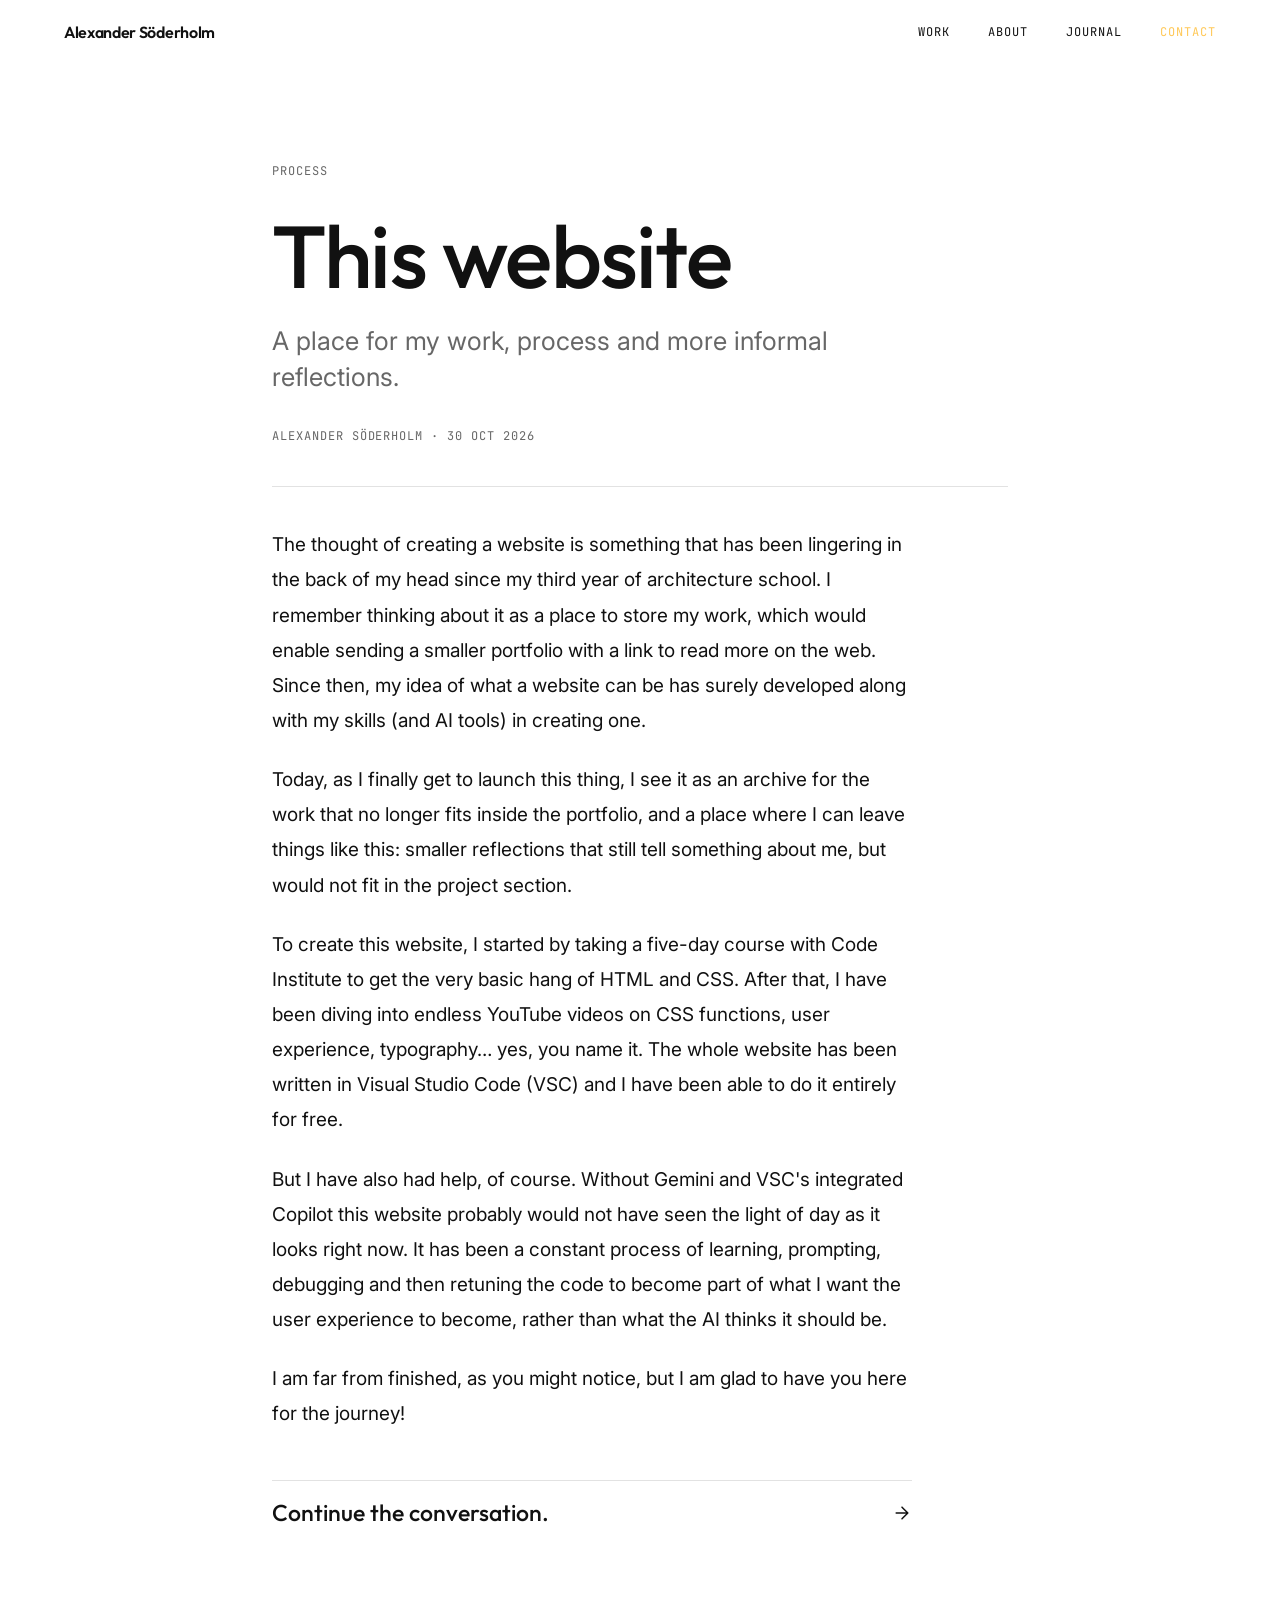
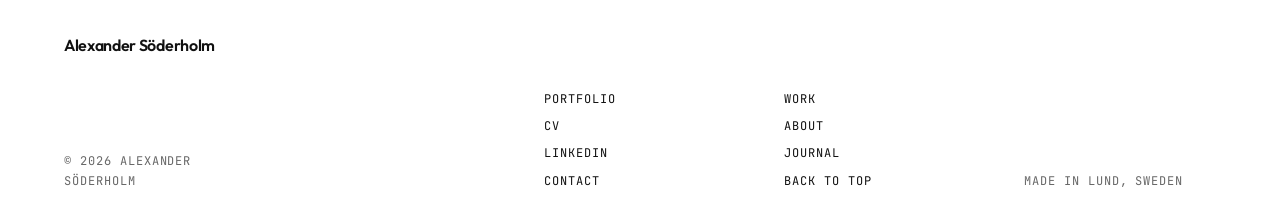
==== journal/this-website.html @ a7cbc10a "Add files via upload" ====
<!DOCTYPE html>
<html lang="en">
<head>
    <meta charset="UTF-8">
    <meta name="viewport" content="width=device-width, initial-scale=1.0, viewport-fit=cover">
    <meta name="theme-color" content="#ffffff">
    <title>This website — Alexander Söderholm</title>
    <style>
        @view-transition {
            navigation: auto;
        }
    </style>
    <link rel="stylesheet" href="../css/global.css">
    <link rel="stylesheet" href="../css/journal.css">
    <script src="../js/mobile-menu.js" defer></script>
    <link rel="preconnect" href="https://fonts.googleapis.com">
    <link rel="preconnect" href="https://fonts.gstatic.com" crossorigin>
    <link href="https://fonts.googleapis.com/css2?family=Inter:ital,opsz,wght@0,14..32,100..900;1,14..32,100..900&family=JetBrains+Mono:ital,wght@0,100..800;1,100..800&family=Outfit:wght@100..900&display=swap" rel="stylesheet">
</head>

<body class="journal-page">
    <header class="site-header">
        <a href="../index.html" class="brand-wordmark">Alexander Söderholm</a>
        <nav class="site-nav desktop-site-nav" aria-label="Main navigation">
            <a href="../index.html#projects">Work</a>
            <a href="../index.html#profile">About</a>
            <a href="../index.html#journal">Journal</a>
            <a class="contact-nav-link" href="mailto:soderholm.alexander@gmail.com">Contact</a>
        </nav>
        <details class="site-menu">
            <summary class="menu-button">Menu</summary>
            <nav class="site-nav" aria-label="Main navigation">
                <a href="../index.html#projects">Work</a>
                <a href="../index.html#profile">About</a>
                <a href="../index.html#journal">Journal</a>
                <a class="contact-nav-link" href="mailto:soderholm.alexander@gmail.com">Contact</a>
            </nav>
        </details>
    </header>

    <main class="journal-article">
        <header class="journal-article-header">
            <div class="journal-article-meta">
                <span class="journal-article-category">Process</span>
            </div>
            <h1>This website</h1>
            <p class="journal-article-deck">A place for my work, process and more informal reflections.</p>
            <div class="journal-article-byline">
                <span>Alexander Söderholm</span>
                <span aria-hidden="true">·</span>
                <time datetime="2026-10-30">30 Oct 2026</time>
            </div>
        </header>

        <article class="journal-article-body">
            <p>
                The thought of creating a website is something that has been lingering in the back of my head since my third year of architecture school. I remember thinking about it as a place to store my work, which would enable sending a smaller portfolio with a link to read more on the web. Since then, my idea of what a website can be has surely developed along with my skills (and AI tools) in creating one.
            </p>
            <p>
                Today, as I finally get to launch this thing, I see it as an archive for the work that no longer fits inside the portfolio, and a place where I can leave things like this: smaller reflections that still tell something about me, but would not fit in the project section.
            </p>
            <p>
            To create this website, I started by taking a five-day course with Code Institute to get the very basic hang of HTML and CSS. After that, I have been diving into endless YouTube videos on CSS functions, user experience, typography… yes, you name it. The whole website has been written in Visual Studio Code (VSC) and I have been able to do it entirely for free.
            </p>
            <p>
                But I have also had help, of course. Without Gemini and VSC's integrated Copilot this website probably would not have seen the light of day as it looks right now. It has been a constant process of learning, prompting, debugging and then retuning the code to become part of what I want the user experience to become, rather than what the AI thinks it should be. 
            </p>
            <p>
                I am far from finished, as you might notice, but I am glad to have you here for the journey!
            </p>
        </article>

        <section class="journal-contact" aria-label="Get in touch">
            <a class="journal-contact-link" href="mailto:soderholm.alexander@gmail.com">
                <span>Continue the conversation.</span>
                <svg class="journal-contact-arrow" viewBox="0 0 24 24" fill="none" stroke="currentColor" stroke-width="1.8" aria-hidden="true">
                    <path d="M5 12h14m-7-7 7 7-7 7" stroke-linecap="round" stroke-linejoin="round"/>
                </svg>
            </a>
        </section>
    </main>

    <footer class="project-footer">
        <div class="project-footer-inner">
            <a class="brand-wordmark" href="../index.html">Alexander Söderholm</a>
            <p class="project-footer-copyright">&copy; 2026 Alexander Söderholm</p>
            <span class="project-footer-empty" aria-hidden="true"></span>
            <nav class="project-footer-links" aria-label="External links">
                <a href="../images/pdf/Alexander-Söderholm_Portfolio-2026.pdf" target="_blank" rel="noopener">Portfolio</a>
                <a href="../images/pdf/Alexander-Söderholm_CV.pdf" target="_blank" rel="noopener">CV</a>
                <a href="https://www.linkedin.com/in/alexander-soderholm" target="_blank" rel="noopener">LinkedIn</a>
                <a href="mailto:soderholm.alexander@gmail.com">Contact</a>
            </nav>
            <nav class="project-footer-nav" aria-label="Site navigation">
                <a href="../index.html#projects">Work</a>
                <a href="../index.html#profile">About</a>
                <a href="../index.html#journal">Journal</a>
                <a href="#">Back to top</a>
            </nav>
            <p class="project-footer-location">Made in Lund, Sweden</p>
        </div>
    </footer>
</body>
</html>
---- css/global.css ----
html {
  background: #ffffff;
}

::view-transition-group(root) {
  animation: none;
}

::view-transition-old(root),
::view-transition-new(root) {
  animation: none;
}

.project-transition-image--level {
  view-transition-name: project-level-image;
}

.project-transition-image--depth-of-field {
  view-transition-name: project-depth-of-field-image;
}

.project-transition-image--the-mussel {
  view-transition-name: project-the-mussel-image;
}

.project-transition-image--hideout {
  view-transition-name: project-hideout-image;
}

.project-transition-image--campustratten {
  view-transition-name: project-campustratten-image;
}

::view-transition-group(project-level-image),
::view-transition-group(project-depth-of-field-image),
::view-transition-group(project-the-mussel-image),
::view-transition-group(project-hideout-image),
::view-transition-group(project-campustratten-image) {
  animation-duration: 650ms;
  animation-timing-function: cubic-bezier(0.16, 1, 0.3, 1);
}

::view-transition-old(project-level-image),
::view-transition-new(project-level-image),
::view-transition-old(project-depth-of-field-image),
::view-transition-new(project-depth-of-field-image),
::view-transition-old(project-the-mussel-image),
::view-transition-new(project-the-mussel-image),
::view-transition-old(project-hideout-image),
::view-transition-new(project-hideout-image),
::view-transition-old(project-campustratten-image),
::view-transition-new(project-campustratten-image) {
  object-fit: cover;
}

@media (prefers-reduced-motion: reduce) {
  ::view-transition-group(project-level-image),
  ::view-transition-group(project-depth-of-field-image),
  ::view-transition-group(project-the-mussel-image),
  ::view-transition-group(project-hideout-image),
  ::view-transition-group(project-campustratten-image) {
    animation-duration: 1ms;
    animation-delay: 0ms;
  }
}

/* ========================================================================== 
   GLOBAL TYPOGRAPHY AND LAYOUT SYSTEM
   ========================================================================== */

:root {
  /* Fonts */
  --font-header: 'Outfit', sans-serif;
  --font-body: 'Inter', sans-serif;
  --font-mono: 'JetBrains Mono', monospace;

  /* Responsive type scale */
  --fs-xxl: clamp(2.5rem, 5vw, 4.5rem);
  --fs-xl: clamp(1.75rem, 3.2vw, 2.5rem);
  --fs-lg: clamp(1.125rem, 1.8vw, 1.5rem);
  --fs-intro: clamp(1.25rem, 2vw, 1.75rem);
  --fs-md: 1rem;
  --fs-sm: 0.9375rem;
  --fs-xs: 0.75rem;
  --fs-base: var(--fs-md);
  --entity-title-size: var(--fs-lg);
  --subtitle-size: var(--fs-sm);

  /* Line-height and weight scales */
  --lh-display: 1;
  --lh-compact: 1.15;
  --lh-tight: 1.1;
  --lh-normal: 1.4;
  --lh-loose: 1.6;
  --w-regular: 400;
  --w-medium: 500;
  --w-semibold: 600;
  --entity-title-weight: 700;
  --tracking-heading: -0.01em;
  --tracking-tight: -0.02em;
  --tracking-label: 0.05em;
  --tracking-wide: 0.12em;

  /* Spacing scale */
  --space-1: 0.25rem;
  --space-2: 0.5rem;
  --space-3: 0.75rem;
  --space-4: 1rem;
  --space-5: 1.25rem;
  --space-6: 1.5rem;
  --space-8: 2rem;
  --space-10: 2.5rem;
  --space-12: 3rem;
  --space-16: 4rem;

  --mono-spacing: 0.08em;

  /* Colors */
  --color-text: #111;
  --color-muted: rgba(17, 17, 17, 0.64);
  --border-soft: rgba(17, 17, 17, 0.12);
  --subtitle-quiet-color: #B3B3B3;

  /* Responsive layout rhythm */
  --section-padding: clamp(var(--space-8), 4vw, var(--space-12));
  --grid-gap: clamp(var(--space-8), 4vw, var(--space-12));
  --hero-content-padding: var(--space-6);

  /* Global Site Layout Variables */
  --site-margin: clamp(1.25rem, 5vw, 4rem);
  --site-max-width: 1600px;
  --text-max-width: 65ch;
}

@media (min-width: 900px) {
  :root {
    --hero-content-padding: clamp(var(--space-10), 4vw, var(--space-16));
  }
}

*,
*::before,
*::after {
  box-sizing: border-box;
}

html {
  scroll-behavior: smooth;
}

body {
  margin: 0;
  font-family: var(--font-body);
  font-size: var(--fs-md);
  line-height: var(--lh-loose);
  font-weight: var(--w-regular);
  color: var(--color-text);
  background: #fff;
  overflow-x: hidden;
  -webkit-font-smoothing: antialiased;
  -moz-osx-font-smoothing: grayscale;
}

img {
  display: block;
  max-width: 100%;
}

a {
  color: inherit;
}

:where(h1, h2, h3, h4, h5, h6) {
  font-family: var(--font-header);
  font-weight: var(--w-medium);
  letter-spacing: var(--tracking-heading);
  line-height: var(--lh-tight);
  color: var(--color-text);
}

:where(h1, h2, h3, h4, h5, h6, p, blockquote, figure, dl, ul, ol) {
  margin: 0;
}

h1 { font-size: var(--fs-xxl); }
h2 { font-size: var(--fs-xl); }
h3 { font-size: var(--fs-lg); }
h4 { font-size: var(--fs-md); }
h5 { font-size: var(--fs-sm); }
h6 { font-size: var(--fs-xs); }

:where(button, input, select, textarea) {
  font: inherit;
  color: inherit;
}

.accent-meta {
  font-family: var(--font-mono);
  font-size: var(--fs-xs);
  letter-spacing: var(--mono-spacing);
  text-transform: uppercase;
  opacity: 0.64;
  display: block;
}

/* ==========================================================================
   GLOBAL CONTAINERS & LAYOUT UTILITIES
   ========================================================================== */

/* Standard Container for all aligned sections */
.container {
  width: min(100% - (var(--site-margin) * 2), var(--site-max-width));
  margin-inline: auto;
}

/* Narrow Container for pure reading blocks */
.container--narrow {
  width: min(100% - (var(--site-margin) * 2), var(--text-max-width));
  margin-inline: auto;
}

/* Full-bleed Container for edge-to-edge layouts */
.container--full {
  width: 100%;
  padding-inline: var(--site-margin);
}

.section-title {
  font-family: var(--font-header);
  font-size: var(--fs-xl);
  font-weight: var(--w-medium);
  line-height: var(--lh-tight);
  color: var(--color-text);
  letter-spacing: var(--tracking-heading);
  margin-bottom: var(--space-6);
}

.section-label {
  font-family: var(--font-header);
  font-size: var(--fs-md);
  font-weight: var(--w-regular);
  letter-spacing: var(--tracking-label);
  color: var(--subtitle-quiet-color);
  margin: 0;
  padding-bottom: var(--space-1);
}

/* =========================================================
   GLOBAL SITE HEADER
   ========================================================= */

.site-header {
  position: absolute;
  top: 0;
  left: 0;
  right: 0;
  width: min(100% - (var(--site-margin) * 2), var(--site-max-width));
  margin-inline: auto;
  padding-top: max(var(--space-5), env(safe-area-inset-top));
  display: flex;
  justify-content: space-between;
  align-items: center;
  z-index: 20;
  pointer-events: none;
}

/* Allow click/touch events only on actual links */
.site-header > * {
  pointer-events: auto;
}

/* Shared typography for top navigation elements */
.brand-wordmark,
.back-link {
  font-family: var(--font-mono);
  font-size: var(--fs-xs);
  letter-spacing: var(--mono-spacing);
  text-transform: uppercase;
  text-decoration: none;
  color: rgba(255, 255, 255, 0.9);
  transition: opacity 0.2s ease, color 0.2s ease;
}

.brand-wordmark {
  font-family: var(--font-header);
  font-size: var(--fs-md);
  font-weight: var(--w-semibold);
  letter-spacing: var(--tracking-tight);
  text-transform: none;
}

.brand-wordmark:hover,
.back-link:hover {
  color: #ffffff;
  opacity: 1;
}

/* Back link icon & text alignment */
.back-link {
  display: inline-flex;
  align-items: center;
  gap: var(--space-1);
  -webkit-tap-highlight-color: transparent;
}

.back-link svg {
  width: 1em;
  height: 1em;
  flex-shrink: 0;
  stroke: currentColor;
  stroke-width: 2;
}

.site-menu {
  position: relative;
  pointer-events: auto;
  display: none;
}

.menu-button {
  display: none;
  list-style: none;
  cursor: pointer;
  font-family: var(--font-mono);
  font-size: var(--fs-xs);
  letter-spacing: var(--mono-spacing);
  text-transform: uppercase;
  color: rgba(255, 255, 255, 0.9);
}

.menu-button::-webkit-details-marker {
  display: none;
}

.site-nav {
  display: flex;
  align-items: center;
  gap: clamp(var(--space-5), 3vw, var(--space-10));
}

.site-nav a {
  color: rgba(255, 255, 255, 0.9);
  font-family: var(--font-mono);
  font-size: var(--fs-xs);
  letter-spacing: var(--mono-spacing);
  text-decoration: none;
  text-transform: uppercase;
  transition: color 0.2s ease, opacity 0.2s ease;
}

.site-nav .contact-nav-link {
  color: #ffc857;
  transition: color 0.2s ease, opacity 0.2s ease;
}

.site-nav .contact-nav-link:hover {
  color: #ffdd8a;
  opacity: 1;
}

.site-nav a:hover,
.menu-button:hover {
  color: #ffffff;
  opacity: 1;
}

@media (max-width: 700px) {
  .desktop-site-nav {
    display: none;
  }

  .site-menu {
    display: block;
    position: static;
  }

  .menu-button {
    position: relative;
    z-index: 2;
    display: flex;
    min-height: 48px;
    align-items: center;
    padding-inline: var(--space-2);
  }

  .brand-wordmark {
    position: relative;
    z-index: 2;
  }

  .site-nav {
    position: fixed;
    z-index: 1;
    inset-inline: 0;
    inset-block-start: 0;
    height: 100vh;
    height: 100lvh;
    flex-direction: column;
    align-items: center;
    justify-content: center;
    gap: 0;
    box-sizing: border-box;
    padding-block: max(var(--space-8), env(safe-area-inset-top)) max(var(--space-8), env(safe-area-inset-bottom));
    padding-inline: var(--site-margin);
    background: rgba(0, 0, 0, .3);
    -webkit-backdrop-filter: blur(12px);
    backdrop-filter: blur(12px);
    opacity: 0;
    visibility: hidden;
    pointer-events: none;
    transform: translateY(-1.25rem);
  }

  .site-menu[open] .site-nav {
    display: flex;
    opacity: 1;
    visibility: visible;
    pointer-events: auto;
    transform: translateY(0);
    animation: mobile-menu-slide-down 420ms cubic-bezier(0.22, 1, 0.36, 1) both;
  }

  .site-nav a {
    display: flex;
    width: 100%;
    min-height: 3.5rem;
    align-items: center;
    justify-content: center;
    font-family: var(--font-header);
    font-size: var(--fs-xl);
    font-weight: var(--w-semibold);
    line-height: var(--lh-tight);
    letter-spacing: var(--tracking-heading);
    text-align: center;
  }

  .site-nav .contact-nav-link {
    color: #ffc857;
  }

  @keyframes mobile-menu-slide-down {
    from {
      opacity: 0;
      transform: translateY(-1.25rem);
    }

    to {
      opacity: 1;
      transform: translateY(0);
    }
  }

  @media (prefers-reduced-motion: reduce) {
    .site-menu[open] .site-nav {
      animation-duration: 1ms;
    }
  }
}

/* =========================================================
   SHARED PILL BUTTON ENGINE
========================================================== */
.button-pill {
    font-family: var(--font-mono);
    font-size: var(--fs-xs);
    font-weight: var(--w-regular);
    letter-spacing: var(--mono-spacing);
    text-transform: uppercase;
    text-decoration: none;
    display: inline-flex;
    align-items: center;
    gap: var(--space-1);
    border-radius: 12px;
    width: fit-content;
    transition: all 0.25s cubic-bezier(0.16, 1, 0.3, 1);
}

/* Arrow micro-interaction updated for the SVG */
.button-pill svg {
    transition: transform 0.2s ease;
}

.button-pill:hover svg {
    transform: translateX(3px);
}

.intro-statement {
    font-family: var(--font-body);
    font-size: var(--fs-intro);
    font-weight: var(--w-regular);
    line-height: var(--lh-normal);
    letter-spacing: var(--tracking-tight);
    color: var(--color-text);
    margin: 0;
}

/* MOBILE ADJUSTMENTS */
@media (max-width: 700px) {
    .hero-pan-indicator {
        left: var(--site-margin);
        right: auto;
    }

    .hero-pan-indicator__label--desktop { display: none; }
    .hero-pan-indicator__label--mobile { display: inline-block; }
}

/* ==========================================================================
   SHARED PROJECT END SECTION & SITE FOOTER
   ========================================================================== */

html {
  --project-end-viewport-height: 100vh;
}

@supports (height: 100lvh) {
  html {
    --project-end-viewport-height: 100lvh;
  }
}

.project-next-link {
  --project-footer-sticky-height: 13rem;
  position: relative;
  display: block;
  height: var(--project-end-viewport-height);
  margin-top: calc(-1 * var(--project-footer-sticky-height));
  color: #ffffff;
  background-color: #222222;
  text-decoration: none;
}

.project-next-image {
  position: absolute;
  z-index: 0;
  inset: 0;
  width: 100%;
  height: 100%;
  object-fit: cover;
}

.project-next-link::after {
  position: absolute;
  inset: 0;
  z-index: 0;
  content: "";
  pointer-events: none;
  background: linear-gradient(180deg, rgb(0 0 0 / 8%), rgb(0 0 0 / 38%));
}

.project-next-link-inner {
  --project-next-copy-height: 9rem;
  position: sticky;
  top: calc(var(--project-end-viewport-height) - var(--project-footer-sticky-height) - var(--project-next-copy-height) - var(--hero-content-padding));
  z-index: 1;
  display: flex;
  flex-direction: column;
  align-items: flex-start;
  justify-content: flex-end;
  gap: var(--space-4);
  box-sizing: border-box;
  height: var(--project-next-copy-height);
  width: min(100% - (var(--site-margin) * 2), var(--site-max-width));
  margin-inline: auto;
}

.project-next-label {
  display: block;
  margin-bottom: var(--space-1);
  font-family: var(--font-mono);
  font-size: var(--fs-xs);
  letter-spacing: var(--mono-spacing);
  text-transform: uppercase;
  color: rgb(255 255 255 / 78%);
}

.project-next-title,
.home-end-title {
  display: block;
  margin: 0;
  font-family: var(--font-header);
  font-size: var(--fs-lg);
  font-weight: var(--w-medium);
  line-height: var(--lh-tight);
  color: #ffffff;
}

.project-next-copy {
  display: flex;
  flex-direction: column;
  align-items: flex-start;
  gap: var(--space-2);
}

.project-next-explore {
  padding: var(--space-2) var(--space-4);
  border: 1px solid rgba(255, 255, 255, 0.25);
  background: rgba(255, 255, 255, 0.1);
  backdrop-filter: blur(8px);
  -webkit-backdrop-filter: blur(8px);
  color: #ffffff;
}

.project-next-link:hover .project-next-explore {
  background: #ffffff;
  border-color: #ffffff;
  color: var(--color-text);
}

.project-next-link .project-next-explore svg {
  transition: transform 0.2s ease;
}

.project-next-link:hover .project-next-explore svg {
  transform: translateX(3px);
}

.home-end-title {
  font-size: var(--fs-xl);
}

.project-end-contact {
  padding: var(--space-2) var(--space-4);
  border: 1px solid rgba(255, 255, 255, 0.25);
  background: rgba(255, 255, 255, 0.1);
  backdrop-filter: blur(8px);
  -webkit-backdrop-filter: blur(8px);
  color: #ffffff;
}

.project-end-contact:hover {
  background: #ffffff;
  border-color: #ffffff;
  color: var(--color-text);
}

.project-footer {
  --project-footer-sticky-height: 13rem;
  position: sticky;
  top: max(0px, calc(var(--project-end-viewport-height) - var(--project-footer-sticky-height)));
  z-index: 2;
  box-sizing: border-box;
  min-height: var(--project-footer-sticky-height);
  padding-block: var(--space-6);
  background: #ffffff;
}

.project-footer-inner {
  display: grid;
  grid-template-columns: repeat(5, minmax(0, 1fr));
  align-items: end;
  column-gap: var(--grid-gap);
  row-gap: var(--space-8);
  width: min(100% - (var(--site-margin) * 2), var(--site-max-width));
  margin-inline: auto;
}

.project-footer .brand-wordmark {
  grid-column: 1 / -1;
  justify-self: start;
  color: var(--color-text);
}

.project-footer-links,
.project-footer-nav {
  display: grid;
  justify-items: start;
  gap: var(--space-2);
}

.project-footer-links {
  grid-column: 3;
}

.project-footer-nav {
  grid-column: 4;
}

.project-footer-links a,
.project-footer-nav a,
.project-footer-copyright,
.project-footer-location {
  font-family: var(--font-mono);
  font-size: var(--fs-xs);
  letter-spacing: var(--mono-spacing);
  text-transform: uppercase;
}

.project-footer-links a,
.project-footer-nav a {
  color: var(--color-text);
  text-decoration: none;
}

.project-footer-empty {
  grid-column: 2;
  grid-row: 2;
}

.project-footer-copyright {
  grid-column: 1;
  grid-row: 2;
  margin: 0;
  color: var(--color-muted);
}

.project-footer-location {
  grid-column: 5;
  grid-row: 2;
  margin: 0;
  color: var(--color-muted);
}

.project-footer-links a,
.project-footer-nav a,
.project-footer .brand-wordmark {
  transition: opacity 0.2s ease;
}

.project-footer-links a:hover,
.project-footer-nav a:hover,
.project-footer .brand-wordmark:hover {
  opacity: 0.6;
}

@media (max-width: 900px) {
 
  .project-footer,
  .project-next-link {
    --project-footer-sticky-height: 20rem;
  }

  .project-footer-inner {
    grid-template-columns: repeat(2, minmax(0, 1fr));
    row-gap: var(--space-5);
  }

  .project-footer-empty {
    display: none;
  }

  .project-footer-copyright {
    grid-column: 1 / -1;
    grid-row: 5;
  }

  .project-footer-links {
    grid-column: 1;
    grid-row: 2;
  }

  .project-footer-nav {
    grid-column: 2;
    grid-row: 2;
  }

  .project-footer-location {
    grid-column: 1 / -1;
    grid-row: 4;
  }

  .home-end-link .project-next-link-inner {
    --project-next-copy-height: 9rem;
    align-items: flex-start;
  }
}
---- css/journal.css ----
.journal-page {
    min-height: 100vh;
}

.journal-page .brand-wordmark,
.journal-page .menu-button,
.journal-page .site-nav a,
.journal-page .site-nav .contact-nav-link {
    color: var(--color-text);
}

.journal-page .brand-wordmark:hover,
.journal-page .menu-button:hover,
.journal-page .site-nav a:hover,
.journal-page .site-nav .contact-nav-link:hover {
    color: var(--color-text);
}

.journal-page .site-nav .contact-nav-link {
    color: #ffc857;
}

.journal-page .site-nav .contact-nav-link:hover {
    color: #ffdd8a;
}

@media (max-width: 700px) {
    .journal-page .site-menu .site-nav {
        background: rgb(255 255 255 / 30%);
        border-color: var(--border-soft);
    }
}

.journal-article {
    width: min(100% - (var(--site-margin) * 2), 46rem);
    margin-inline: auto;
    padding-block: clamp(9rem, 18vh, 13rem) var(--space-16);
}

.journal-article-header {
    padding-bottom: var(--space-10);
    border-bottom: 1px solid var(--border-soft);
}

.journal-article-meta {
    display: flex;
    align-items: center;
    justify-content: space-between;
    gap: var(--space-4);
    margin-bottom: var(--space-8);
}

.journal-article-category,
.journal-article-byline {
    font-family: var(--font-mono);
    font-size: var(--fs-xs);
    letter-spacing: var(--mono-spacing);
    text-transform: uppercase;
}

.journal-article-category {
    color: var(--color-muted);
}

.journal-article-header h1 {
    max-width: 12ch;
    font-size: clamp(3rem, 8vw, 5.5rem);
    line-height: 0.98;
    letter-spacing: var(--tracking-tight);
}

.journal-article-deck {
    max-width: 38rem;
    margin-top: var(--space-6);
    color: var(--color-muted);
    font-size: clamp(1.2rem, 2.4vw, 1.6rem);
    line-height: var(--lh-normal);
}

.journal-article-byline {
    display: flex;
    flex-wrap: wrap;
    gap: var(--space-2);
    margin-top: var(--space-8);
    color: var(--color-muted);
}

.journal-article-body {
    max-width: 40rem;
    padding-block: var(--space-10) var(--space-12);
    border-bottom: 1px solid var(--border-soft);
    font-size: clamp(1.0625rem, 1.5vw, 1.1875rem);
    line-height: 1.85;
}

.journal-article-body p + p {
    margin-top: var(--space-6);
}

.journal-contact {
    width: min(100%, 40rem);
    background: #fff;
}

.journal-contact-link {
    display: flex;
    width: 100%;
    min-height: 4rem;
    align-items: center;
    justify-content: space-between;
    gap: var(--space-6);
    padding-block: var(--space-3);
    color: var(--color-text);
    font-family: var(--font-header);
    font-size: var(--fs-lg);
    font-weight: var(--w-medium);
    line-height: var(--lh-tight);
    text-decoration: none;
}

.journal-contact-link:focus-visible {
    outline: 2px solid currentColor;
    outline-offset: 4px;
}

.journal-contact-arrow {
    width: 1.25rem;
    height: 1.25rem;
    flex-shrink: 0;
    transition: transform 0.2s ease;
}

.journal-contact-link:hover .journal-contact-arrow {
    transform: translateX(4px);
}

@media (max-width: 600px) {
    .journal-article {
        padding-top: 8rem;
    }

    .journal-article-header {
        padding-bottom: var(--space-8);
    }

    .journal-article-meta {
        margin-bottom: var(--space-6);
    }
}
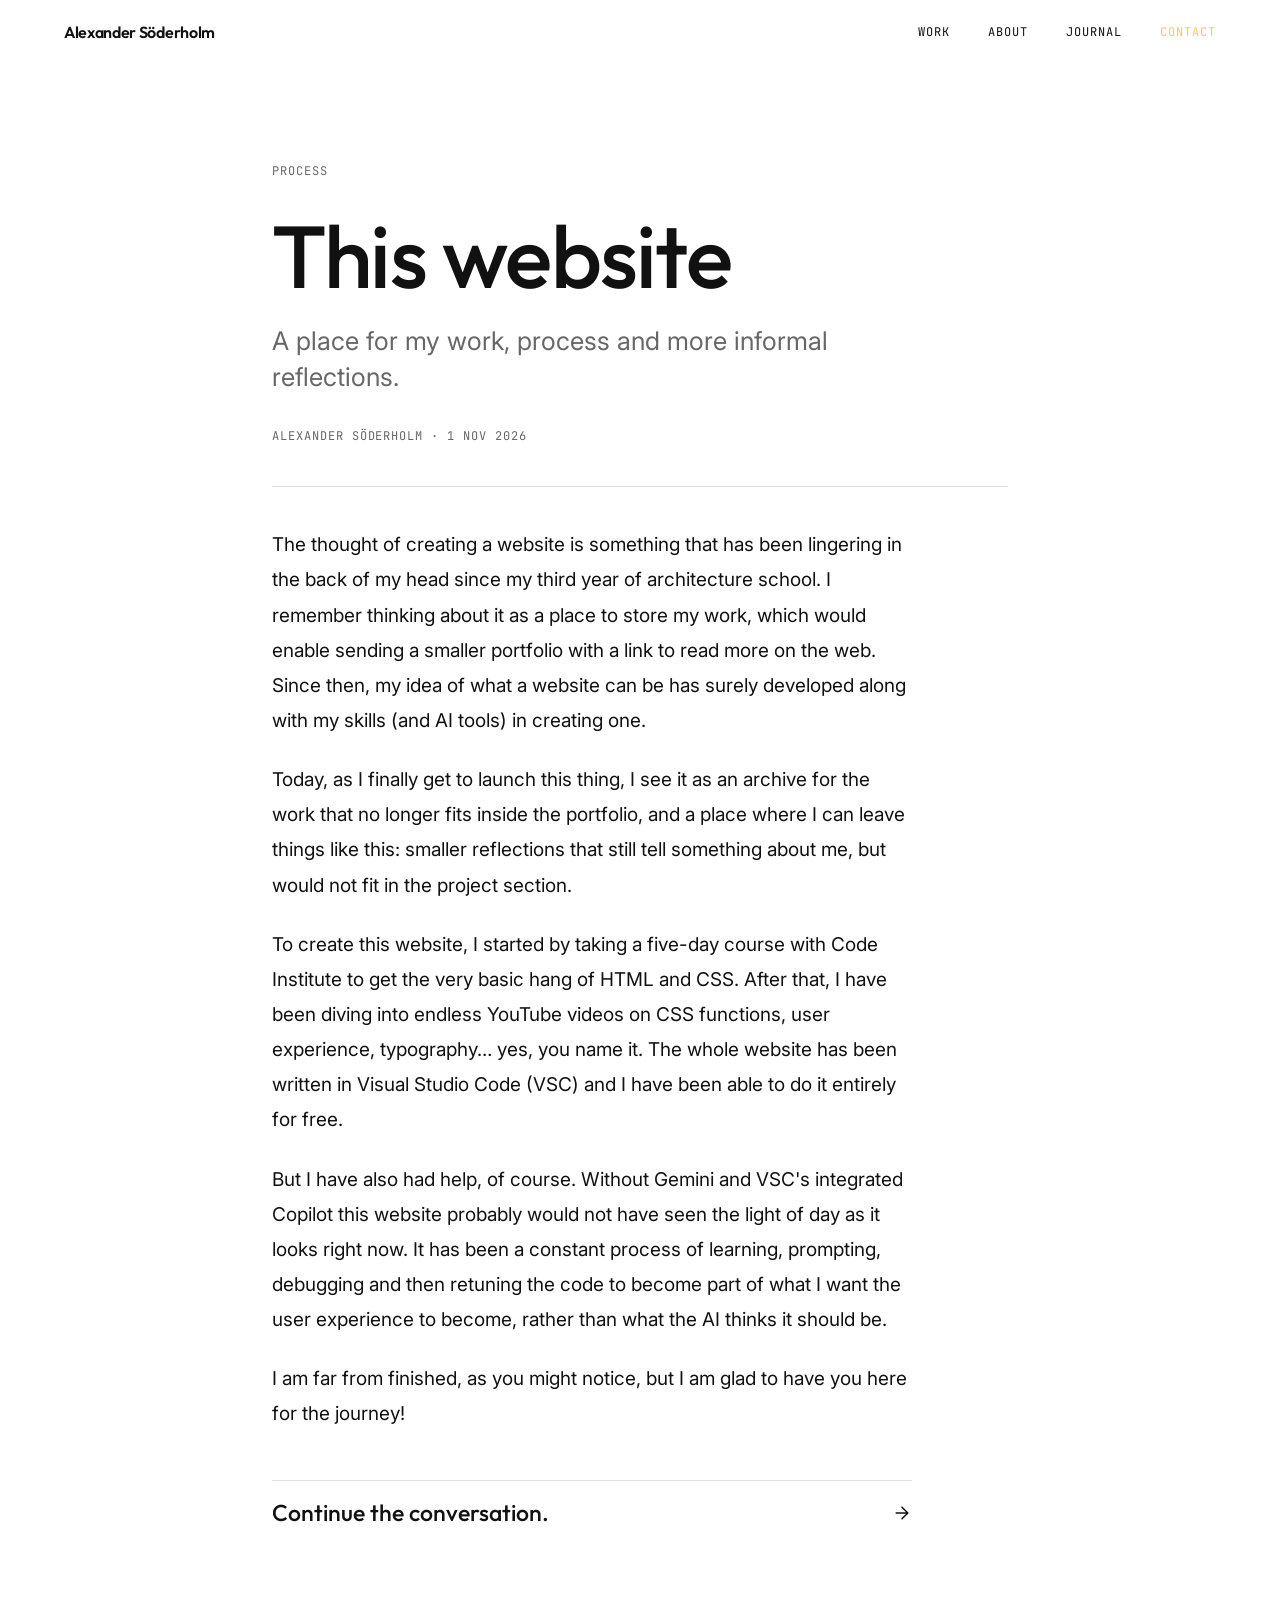
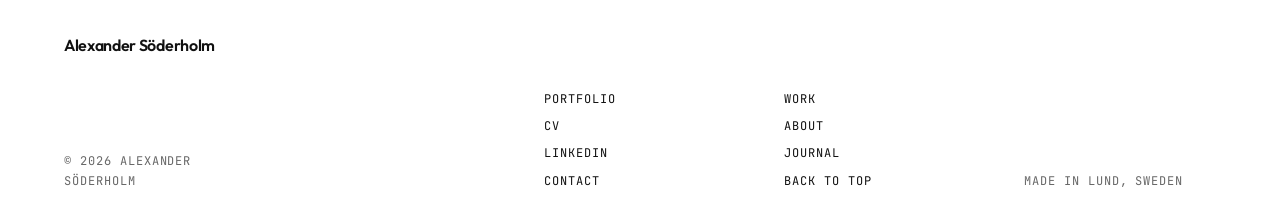
==== commit 94a22b89: "Update this-website.html" ====
--- a/journal/this-website.html
+++ b/journal/this-website.html
@@ -48,7 +48,7 @@
             <div class="journal-article-byline">
                 <span>Alexander Söderholm</span>
                 <span aria-hidden="true">·</span>
-                <time datetime="2026-10-30">30 Oct 2026</time>
+                <time datetime="2026-10-30">1 Nov 2026</time>
             </div>
         </header>
 
@@ -101,4 +101,4 @@
         </div>
     </footer>
 </body>
-</html>+</html>
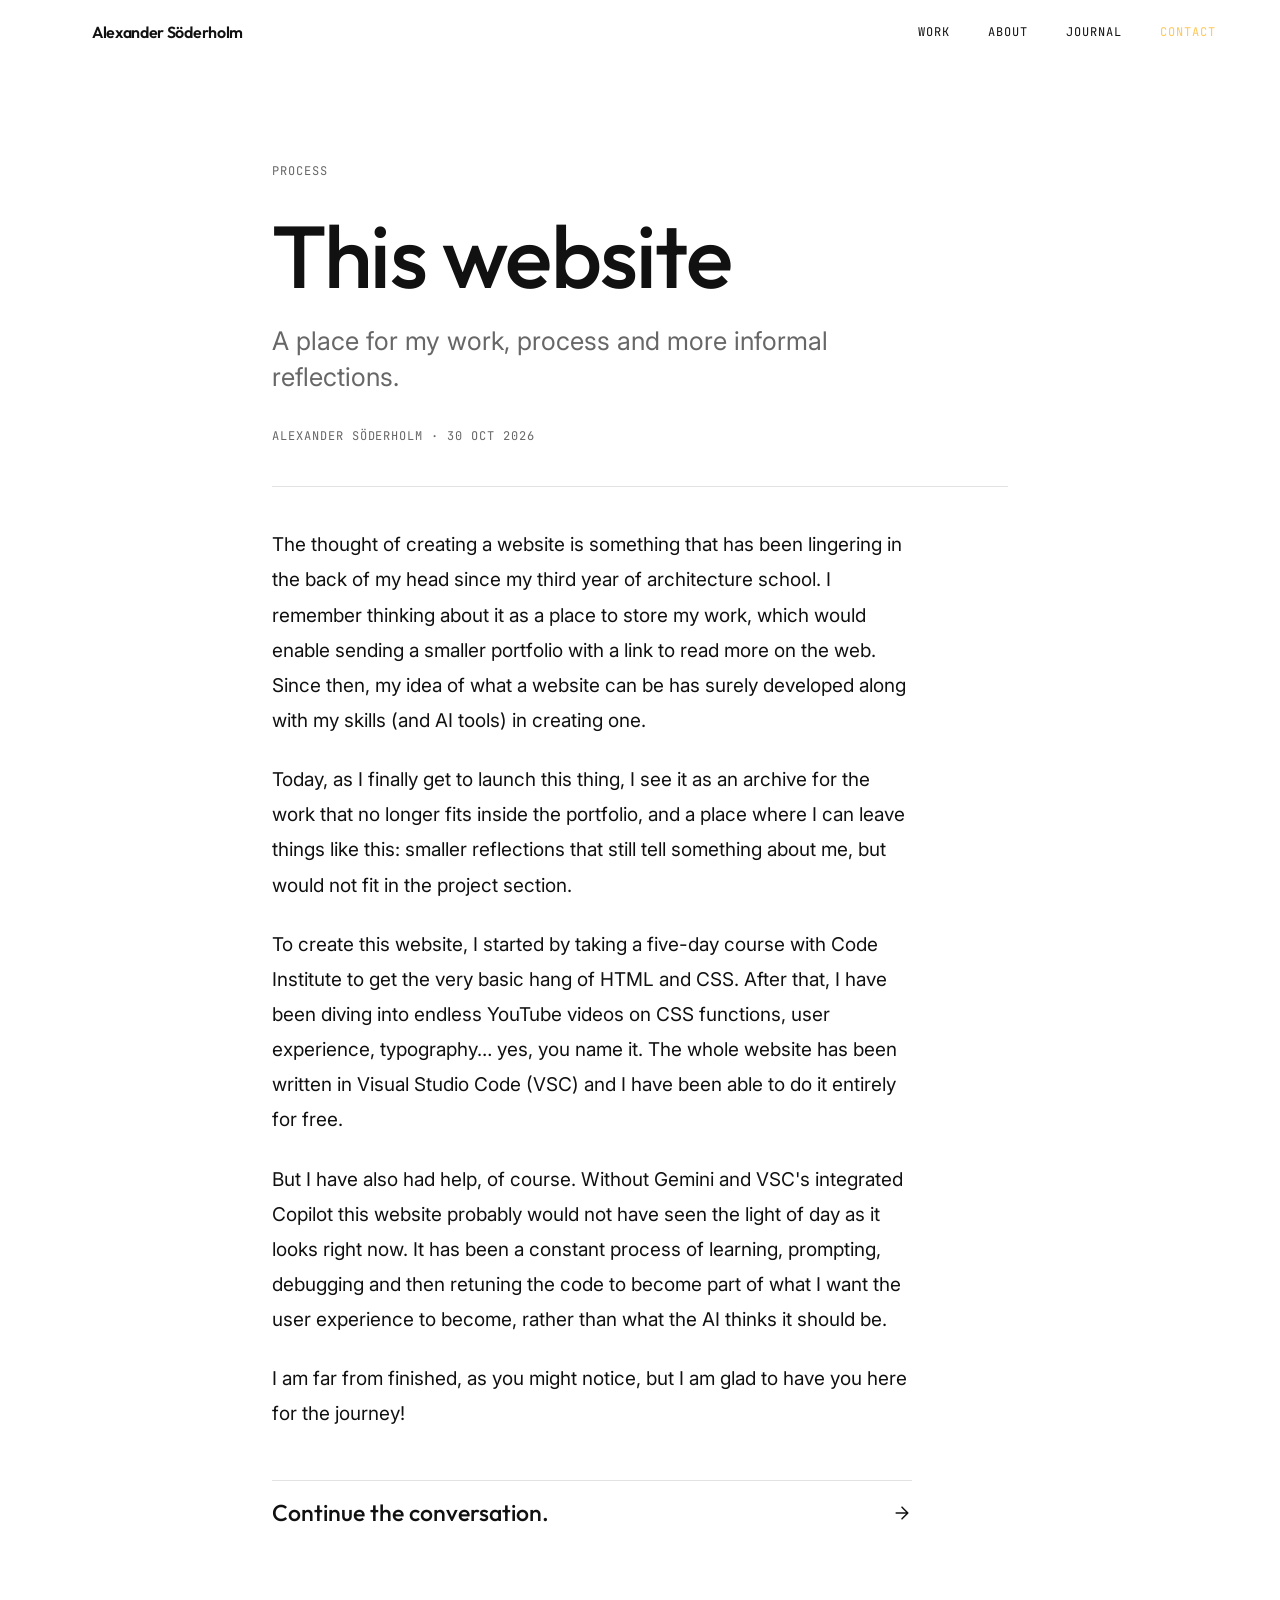
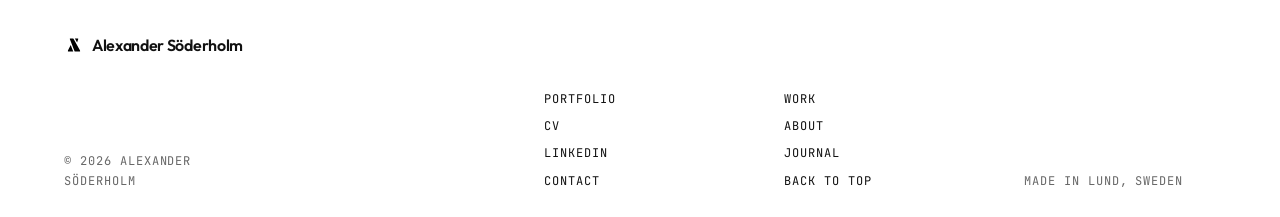
==== commit 065cfe76: "Initial commit" ====
--- a/journal/this-website.html
+++ b/journal/this-website.html
@@ -1,104 +1,105 @@
-<!DOCTYPE html>
-<html lang="en">
-<head>
-    <meta charset="UTF-8">
-    <meta name="viewport" content="width=device-width, initial-scale=1.0, viewport-fit=cover">
-    <meta name="theme-color" content="#ffffff">
-    <title>This website — Alexander Söderholm</title>
-    <style>
-        @view-transition {
-            navigation: auto;
-        }
-    </style>
-    <link rel="stylesheet" href="../css/global.css">
-    <link rel="stylesheet" href="../css/journal.css">
-    <script src="../js/mobile-menu.js" defer></script>
-    <link rel="preconnect" href="https://fonts.googleapis.com">
-    <link rel="preconnect" href="https://fonts.gstatic.com" crossorigin>
-    <link href="https://fonts.googleapis.com/css2?family=Inter:ital,opsz,wght@0,14..32,100..900;1,14..32,100..900&family=JetBrains+Mono:ital,wght@0,100..800;1,100..800&family=Outfit:wght@100..900&display=swap" rel="stylesheet">
-</head>
-
-<body class="journal-page">
-    <header class="site-header">
-        <a href="../index.html" class="brand-wordmark">Alexander Söderholm</a>
-        <nav class="site-nav desktop-site-nav" aria-label="Main navigation">
-            <a href="../index.html#projects">Work</a>
-            <a href="../index.html#profile">About</a>
-            <a href="../index.html#journal">Journal</a>
-            <a class="contact-nav-link" href="mailto:soderholm.alexander@gmail.com">Contact</a>
-        </nav>
-        <details class="site-menu">
-            <summary class="menu-button">Menu</summary>
-            <nav class="site-nav" aria-label="Main navigation">
-                <a href="../index.html#projects">Work</a>
-                <a href="../index.html#profile">About</a>
-                <a href="../index.html#journal">Journal</a>
-                <a class="contact-nav-link" href="mailto:soderholm.alexander@gmail.com">Contact</a>
-            </nav>
-        </details>
-    </header>
-
-    <main class="journal-article">
-        <header class="journal-article-header">
-            <div class="journal-article-meta">
-                <span class="journal-article-category">Process</span>
-            </div>
-            <h1>This website</h1>
-            <p class="journal-article-deck">A place for my work, process and more informal reflections.</p>
-            <div class="journal-article-byline">
-                <span>Alexander Söderholm</span>
-                <span aria-hidden="true">·</span>
-                <time datetime="2026-10-30">1 Nov 2026</time>
-            </div>
-        </header>
-
-        <article class="journal-article-body">
-            <p>
-                The thought of creating a website is something that has been lingering in the back of my head since my third year of architecture school. I remember thinking about it as a place to store my work, which would enable sending a smaller portfolio with a link to read more on the web. Since then, my idea of what a website can be has surely developed along with my skills (and AI tools) in creating one.
-            </p>
-            <p>
-                Today, as I finally get to launch this thing, I see it as an archive for the work that no longer fits inside the portfolio, and a place where I can leave things like this: smaller reflections that still tell something about me, but would not fit in the project section.
-            </p>
-            <p>
-            To create this website, I started by taking a five-day course with Code Institute to get the very basic hang of HTML and CSS. After that, I have been diving into endless YouTube videos on CSS functions, user experience, typography… yes, you name it. The whole website has been written in Visual Studio Code (VSC) and I have been able to do it entirely for free.
-            </p>
-            <p>
-                But I have also had help, of course. Without Gemini and VSC's integrated Copilot this website probably would not have seen the light of day as it looks right now. It has been a constant process of learning, prompting, debugging and then retuning the code to become part of what I want the user experience to become, rather than what the AI thinks it should be. 
-            </p>
-            <p>
-                I am far from finished, as you might notice, but I am glad to have you here for the journey!
-            </p>
-        </article>
-
-        <section class="journal-contact" aria-label="Get in touch">
-            <a class="journal-contact-link" href="mailto:soderholm.alexander@gmail.com">
-                <span>Continue the conversation.</span>
-                <svg class="journal-contact-arrow" viewBox="0 0 24 24" fill="none" stroke="currentColor" stroke-width="1.8" aria-hidden="true">
-                    <path d="M5 12h14m-7-7 7 7-7 7" stroke-linecap="round" stroke-linejoin="round"/>
-                </svg>
-            </a>
-        </section>
-    </main>
-
-    <footer class="project-footer">
-        <div class="project-footer-inner">
-            <a class="brand-wordmark" href="../index.html">Alexander Söderholm</a>
-            <p class="project-footer-copyright">&copy; 2026 Alexander Söderholm</p>
-            <span class="project-footer-empty" aria-hidden="true"></span>
-            <nav class="project-footer-links" aria-label="External links">
-                <a href="../images/pdf/Alexander-Söderholm_Portfolio-2026.pdf" target="_blank" rel="noopener">Portfolio</a>
-                <a href="../images/pdf/Alexander-Söderholm_CV.pdf" target="_blank" rel="noopener">CV</a>
-                <a href="https://www.linkedin.com/in/alexander-soderholm" target="_blank" rel="noopener">LinkedIn</a>
-                <a href="mailto:soderholm.alexander@gmail.com">Contact</a>
-            </nav>
-            <nav class="project-footer-nav" aria-label="Site navigation">
-                <a href="../index.html#projects">Work</a>
-                <a href="../index.html#profile">About</a>
-                <a href="../index.html#journal">Journal</a>
-                <a href="#">Back to top</a>
-            </nav>
-            <p class="project-footer-location">Made in Lund, Sweden</p>
-        </div>
-    </footer>
-</body>
-</html>
+<!DOCTYPE html>
+<html lang="en">
+<head>
+    <meta charset="UTF-8">
+    <meta name="viewport" content="width=device-width, initial-scale=1.0, viewport-fit=cover">
+    <meta name="theme-color" content="#ffffff">
+    <link rel="icon" type="image/svg+xml" href="../images/svg/favicon.svg">
+    <title>This website — Alexander Söderholm</title>
+    <style>
+        @view-transition {
+            navigation: auto;
+        }
+    </style>
+    <link rel="stylesheet" href="../css/global.css">
+    <link rel="stylesheet" href="../css/journal.css">
+    <script src="../js/mobile-menu.js" defer></script>
+    <link rel="preconnect" href="https://fonts.googleapis.com">
+    <link rel="preconnect" href="https://fonts.gstatic.com" crossorigin>
+    <link href="https://fonts.googleapis.com/css2?family=Inter:ital,opsz,wght@0,14..32,100..900;1,14..32,100..900&family=JetBrains+Mono:ital,wght@0,100..800;1,100..800&family=Outfit:wght@100..900&display=swap" rel="stylesheet">
+</head>
+
+<body class="journal-page">
+    <header class="site-header">
+        <a href="../index.html" class="brand-wordmark"><img src="../images/svg/brand-mark.svg" alt="" aria-hidden="true">Alexander Söderholm</a>
+        <nav class="site-nav desktop-site-nav" aria-label="Main navigation">
+            <a href="../index.html#projects">Work</a>
+            <a href="../index.html#profile">About</a>
+            <a href="../index.html#journal">Journal</a>
+            <a class="contact-nav-link" href="mailto:soderholm.alexander@gmail.com">Contact</a>
+        </nav>
+        <details class="site-menu">
+            <summary class="menu-button">Menu</summary>
+            <nav class="site-nav" aria-label="Main navigation">
+                <a href="../index.html#projects">Work</a>
+                <a href="../index.html#profile">About</a>
+                <a href="../index.html#journal">Journal</a>
+                <a class="contact-nav-link" href="mailto:soderholm.alexander@gmail.com">Contact</a>
+            </nav>
+        </details>
+    </header>
+
+    <main class="journal-article">
+        <header class="journal-article-header">
+            <div class="journal-article-meta">
+                <span class="journal-article-category journal-article-category-transition">Process</span>
+            </div>
+            <h1 class="journal-transition-title">This website</h1>
+            <p class="journal-article-deck journal-transition-subtitle">A place for my work, process and more informal reflections.</p>
+            <div class="journal-article-byline">
+                <span>Alexander Söderholm</span>
+                <span aria-hidden="true">·</span>
+                <time class="journal-article-date-transition" datetime="2026-10-30">30 Oct 2026</time>
+            </div>
+        </header>
+
+        <article class="journal-article-body">
+            <p>
+                The thought of creating a website is something that has been lingering in the back of my head since my third year of architecture school. I remember thinking about it as a place to store my work, which would enable sending a smaller portfolio with a link to read more on the web. Since then, my idea of what a website can be has surely developed along with my skills (and AI tools) in creating one.
+            </p>
+            <p>
+                Today, as I finally get to launch this thing, I see it as an archive for the work that no longer fits inside the portfolio, and a place where I can leave things like this: smaller reflections that still tell something about me, but would not fit in the project section.
+            </p>
+            <p>
+            To create this website, I started by taking a five-day course with Code Institute to get the very basic hang of HTML and CSS. After that, I have been diving into endless YouTube videos on CSS functions, user experience, typography… yes, you name it. The whole website has been written in Visual Studio Code (VSC) and I have been able to do it entirely for free.
+            </p>
+            <p>
+                But I have also had help, of course. Without Gemini and VSC's integrated Copilot this website probably would not have seen the light of day as it looks right now. It has been a constant process of learning, prompting, debugging and then retuning the code to become part of what I want the user experience to become, rather than what the AI thinks it should be. 
+            </p>
+            <p>
+                I am far from finished, as you might notice, but I am glad to have you here for the journey!
+            </p>
+        </article>
+
+        <section class="journal-contact" aria-label="Get in touch">
+            <a class="journal-contact-link" href="mailto:soderholm.alexander@gmail.com">
+                <span>Continue the conversation.</span>
+                <svg class="journal-contact-arrow" viewBox="0 0 24 24" fill="none" stroke="currentColor" stroke-width="1.8" aria-hidden="true">
+                    <path d="M5 12h14m-7-7 7 7-7 7" stroke-linecap="round" stroke-linejoin="round"/>
+                </svg>
+            </a>
+        </section>
+    </main>
+
+    <footer class="project-footer">
+        <div class="project-footer-inner">
+            <a class="brand-wordmark" href="../index.html"><img src="../images/svg/brand-mark-black.svg" alt="" aria-hidden="true">Alexander Söderholm</a>
+            <p class="project-footer-copyright">&copy; 2026 Alexander Söderholm</p>
+            <span class="project-footer-empty" aria-hidden="true"></span>
+            <nav class="project-footer-links" aria-label="External links">
+                <a href="../images/pdf/Alexander-Söderholm_Portfolio-2026.pdf" target="_blank" rel="noopener">Portfolio</a>
+                <a href="../images/pdf/Alexander-Söderholm_CV.pdf" target="_blank" rel="noopener">CV</a>
+                <a href="https://www.linkedin.com/in/alexander-soderholm" target="_blank" rel="noopener">LinkedIn</a>
+                <a href="mailto:soderholm.alexander@gmail.com">Contact</a>
+            </nav>
+            <nav class="project-footer-nav" aria-label="Site navigation">
+                <a href="../index.html#projects">Work</a>
+                <a href="../index.html#profile">About</a>
+                <a href="../index.html#journal">Journal</a>
+                <a href="#">Back to top</a>
+            </nav>
+            <p class="project-footer-location">Made in Lund, Sweden</p>
+        </div>
+    </footer>
+</body>
+</html>
--- a/css/global.css
+++ b/css/global.css
@@ -1,766 +1,880 @@
-html {
-  background: #ffffff;
-}
-
-::view-transition-group(root) {
-  animation: none;
-}
-
-::view-transition-old(root),
-::view-transition-new(root) {
-  animation: none;
-}
-
-.project-transition-image--level {
-  view-transition-name: project-level-image;
-}
-
-.project-transition-image--depth-of-field {
-  view-transition-name: project-depth-of-field-image;
-}
-
-.project-transition-image--the-mussel {
-  view-transition-name: project-the-mussel-image;
-}
-
-.project-transition-image--hideout {
-  view-transition-name: project-hideout-image;
-}
-
-.project-transition-image--campustratten {
-  view-transition-name: project-campustratten-image;
-}
-
-::view-transition-group(project-level-image),
-::view-transition-group(project-depth-of-field-image),
-::view-transition-group(project-the-mussel-image),
-::view-transition-group(project-hideout-image),
-::view-transition-group(project-campustratten-image) {
-  animation-duration: 650ms;
-  animation-timing-function: cubic-bezier(0.16, 1, 0.3, 1);
-}
-
-::view-transition-old(project-level-image),
-::view-transition-new(project-level-image),
-::view-transition-old(project-depth-of-field-image),
-::view-transition-new(project-depth-of-field-image),
-::view-transition-old(project-the-mussel-image),
-::view-transition-new(project-the-mussel-image),
-::view-transition-old(project-hideout-image),
-::view-transition-new(project-hideout-image),
-::view-transition-old(project-campustratten-image),
-::view-transition-new(project-campustratten-image) {
-  object-fit: cover;
-}
-
-@media (prefers-reduced-motion: reduce) {
-  ::view-transition-group(project-level-image),
-  ::view-transition-group(project-depth-of-field-image),
-  ::view-transition-group(project-the-mussel-image),
-  ::view-transition-group(project-hideout-image),
-  ::view-transition-group(project-campustratten-image) {
-    animation-duration: 1ms;
-    animation-delay: 0ms;
-  }
-}
-
-/* ========================================================================== 
-   GLOBAL TYPOGRAPHY AND LAYOUT SYSTEM
-   ========================================================================== */
-
-:root {
-  /* Fonts */
-  --font-header: 'Outfit', sans-serif;
-  --font-body: 'Inter', sans-serif;
-  --font-mono: 'JetBrains Mono', monospace;
-
-  /* Responsive type scale */
-  --fs-xxl: clamp(2.5rem, 5vw, 4.5rem);
-  --fs-xl: clamp(1.75rem, 3.2vw, 2.5rem);
-  --fs-lg: clamp(1.125rem, 1.8vw, 1.5rem);
-  --fs-intro: clamp(1.25rem, 2vw, 1.75rem);
-  --fs-md: 1rem;
-  --fs-sm: 0.9375rem;
-  --fs-xs: 0.75rem;
-  --fs-base: var(--fs-md);
-  --entity-title-size: var(--fs-lg);
-  --subtitle-size: var(--fs-sm);
-
-  /* Line-height and weight scales */
-  --lh-display: 1;
-  --lh-compact: 1.15;
-  --lh-tight: 1.1;
-  --lh-normal: 1.4;
-  --lh-loose: 1.6;
-  --w-regular: 400;
-  --w-medium: 500;
-  --w-semibold: 600;
-  --entity-title-weight: 700;
-  --tracking-heading: -0.01em;
-  --tracking-tight: -0.02em;
-  --tracking-label: 0.05em;
-  --tracking-wide: 0.12em;
-
-  /* Spacing scale */
-  --space-1: 0.25rem;
-  --space-2: 0.5rem;
-  --space-3: 0.75rem;
-  --space-4: 1rem;
-  --space-5: 1.25rem;
-  --space-6: 1.5rem;
-  --space-8: 2rem;
-  --space-10: 2.5rem;
-  --space-12: 3rem;
-  --space-16: 4rem;
-
-  --mono-spacing: 0.08em;
-
-  /* Colors */
-  --color-text: #111;
-  --color-muted: rgba(17, 17, 17, 0.64);
-  --border-soft: rgba(17, 17, 17, 0.12);
-  --subtitle-quiet-color: #B3B3B3;
-
-  /* Responsive layout rhythm */
-  --section-padding: clamp(var(--space-8), 4vw, var(--space-12));
-  --grid-gap: clamp(var(--space-8), 4vw, var(--space-12));
-  --hero-content-padding: var(--space-6);
-
-  /* Global Site Layout Variables */
-  --site-margin: clamp(1.25rem, 5vw, 4rem);
-  --site-max-width: 1600px;
-  --text-max-width: 65ch;
-}
-
-@media (min-width: 900px) {
-  :root {
-    --hero-content-padding: clamp(var(--space-10), 4vw, var(--space-16));
-  }
-}
-
-*,
-*::before,
-*::after {
-  box-sizing: border-box;
-}
-
-html {
-  scroll-behavior: smooth;
-}
-
-body {
-  margin: 0;
-  font-family: var(--font-body);
-  font-size: var(--fs-md);
-  line-height: var(--lh-loose);
-  font-weight: var(--w-regular);
-  color: var(--color-text);
-  background: #fff;
-  overflow-x: hidden;
-  -webkit-font-smoothing: antialiased;
-  -moz-osx-font-smoothing: grayscale;
-}
-
-img {
-  display: block;
-  max-width: 100%;
-}
-
-a {
-  color: inherit;
-}
-
-:where(h1, h2, h3, h4, h5, h6) {
-  font-family: var(--font-header);
-  font-weight: var(--w-medium);
-  letter-spacing: var(--tracking-heading);
-  line-height: var(--lh-tight);
-  color: var(--color-text);
-}
-
-:where(h1, h2, h3, h4, h5, h6, p, blockquote, figure, dl, ul, ol) {
-  margin: 0;
-}
-
-h1 { font-size: var(--fs-xxl); }
-h2 { font-size: var(--fs-xl); }
-h3 { font-size: var(--fs-lg); }
-h4 { font-size: var(--fs-md); }
-h5 { font-size: var(--fs-sm); }
-h6 { font-size: var(--fs-xs); }
-
-:where(button, input, select, textarea) {
-  font: inherit;
-  color: inherit;
-}
-
-.accent-meta {
-  font-family: var(--font-mono);
-  font-size: var(--fs-xs);
-  letter-spacing: var(--mono-spacing);
-  text-transform: uppercase;
-  opacity: 0.64;
-  display: block;
-}
-
-/* ==========================================================================
-   GLOBAL CONTAINERS & LAYOUT UTILITIES
-   ========================================================================== */
-
-/* Standard Container for all aligned sections */
-.container {
-  width: min(100% - (var(--site-margin) * 2), var(--site-max-width));
-  margin-inline: auto;
-}
-
-/* Narrow Container for pure reading blocks */
-.container--narrow {
-  width: min(100% - (var(--site-margin) * 2), var(--text-max-width));
-  margin-inline: auto;
-}
-
-/* Full-bleed Container for edge-to-edge layouts */
-.container--full {
-  width: 100%;
-  padding-inline: var(--site-margin);
-}
-
-.section-title {
-  font-family: var(--font-header);
-  font-size: var(--fs-xl);
-  font-weight: var(--w-medium);
-  line-height: var(--lh-tight);
-  color: var(--color-text);
-  letter-spacing: var(--tracking-heading);
-  margin-bottom: var(--space-6);
-}
-
-.section-label {
-  font-family: var(--font-header);
-  font-size: var(--fs-md);
-  font-weight: var(--w-regular);
-  letter-spacing: var(--tracking-label);
-  color: var(--subtitle-quiet-color);
-  margin: 0;
-  padding-bottom: var(--space-1);
-}
-
-/* =========================================================
-   GLOBAL SITE HEADER
-   ========================================================= */
-
-.site-header {
-  position: absolute;
-  top: 0;
-  left: 0;
-  right: 0;
-  width: min(100% - (var(--site-margin) * 2), var(--site-max-width));
-  margin-inline: auto;
-  padding-top: max(var(--space-5), env(safe-area-inset-top));
-  display: flex;
-  justify-content: space-between;
-  align-items: center;
-  z-index: 20;
-  pointer-events: none;
-}
-
-/* Allow click/touch events only on actual links */
-.site-header > * {
-  pointer-events: auto;
-}
-
-/* Shared typography for top navigation elements */
-.brand-wordmark,
-.back-link {
-  font-family: var(--font-mono);
-  font-size: var(--fs-xs);
-  letter-spacing: var(--mono-spacing);
-  text-transform: uppercase;
-  text-decoration: none;
-  color: rgba(255, 255, 255, 0.9);
-  transition: opacity 0.2s ease, color 0.2s ease;
-}
-
-.brand-wordmark {
-  font-family: var(--font-header);
-  font-size: var(--fs-md);
-  font-weight: var(--w-semibold);
-  letter-spacing: var(--tracking-tight);
-  text-transform: none;
-}
-
-.brand-wordmark:hover,
-.back-link:hover {
-  color: #ffffff;
-  opacity: 1;
-}
-
-/* Back link icon & text alignment */
-.back-link {
-  display: inline-flex;
-  align-items: center;
-  gap: var(--space-1);
-  -webkit-tap-highlight-color: transparent;
-}
-
-.back-link svg {
-  width: 1em;
-  height: 1em;
-  flex-shrink: 0;
-  stroke: currentColor;
-  stroke-width: 2;
-}
-
-.site-menu {
-  position: relative;
-  pointer-events: auto;
-  display: none;
-}
-
-.menu-button {
-  display: none;
-  list-style: none;
-  cursor: pointer;
-  font-family: var(--font-mono);
-  font-size: var(--fs-xs);
-  letter-spacing: var(--mono-spacing);
-  text-transform: uppercase;
-  color: rgba(255, 255, 255, 0.9);
-}
-
-.menu-button::-webkit-details-marker {
-  display: none;
-}
-
-.site-nav {
-  display: flex;
-  align-items: center;
-  gap: clamp(var(--space-5), 3vw, var(--space-10));
-}
-
-.site-nav a {
-  color: rgba(255, 255, 255, 0.9);
-  font-family: var(--font-mono);
-  font-size: var(--fs-xs);
-  letter-spacing: var(--mono-spacing);
-  text-decoration: none;
-  text-transform: uppercase;
-  transition: color 0.2s ease, opacity 0.2s ease;
-}
-
-.site-nav .contact-nav-link {
-  color: #ffc857;
-  transition: color 0.2s ease, opacity 0.2s ease;
-}
-
-.site-nav .contact-nav-link:hover {
-  color: #ffdd8a;
-  opacity: 1;
-}
-
-.site-nav a:hover,
-.menu-button:hover {
-  color: #ffffff;
-  opacity: 1;
-}
-
-@media (max-width: 700px) {
-  .desktop-site-nav {
-    display: none;
-  }
-
-  .site-menu {
-    display: block;
-    position: static;
-  }
-
-  .menu-button {
-    position: relative;
-    z-index: 2;
-    display: flex;
-    min-height: 48px;
-    align-items: center;
-    padding-inline: var(--space-2);
-  }
-
-  .brand-wordmark {
-    position: relative;
-    z-index: 2;
-  }
-
-  .site-nav {
-    position: fixed;
-    z-index: 1;
-    inset-inline: 0;
-    inset-block-start: 0;
-    height: 100vh;
-    height: 100lvh;
-    flex-direction: column;
-    align-items: center;
-    justify-content: center;
-    gap: 0;
-    box-sizing: border-box;
-    padding-block: max(var(--space-8), env(safe-area-inset-top)) max(var(--space-8), env(safe-area-inset-bottom));
-    padding-inline: var(--site-margin);
-    background: rgba(0, 0, 0, .3);
-    -webkit-backdrop-filter: blur(12px);
-    backdrop-filter: blur(12px);
-    opacity: 0;
-    visibility: hidden;
-    pointer-events: none;
-    transform: translateY(-1.25rem);
-  }
-
-  .site-menu[open] .site-nav {
-    display: flex;
-    opacity: 1;
-    visibility: visible;
-    pointer-events: auto;
-    transform: translateY(0);
-    animation: mobile-menu-slide-down 420ms cubic-bezier(0.22, 1, 0.36, 1) both;
-  }
-
-  .site-nav a {
-    display: flex;
-    width: 100%;
-    min-height: 3.5rem;
-    align-items: center;
-    justify-content: center;
-    font-family: var(--font-header);
-    font-size: var(--fs-xl);
-    font-weight: var(--w-semibold);
-    line-height: var(--lh-tight);
-    letter-spacing: var(--tracking-heading);
-    text-align: center;
-  }
-
-  .site-nav .contact-nav-link {
-    color: #ffc857;
-  }
-
-  @keyframes mobile-menu-slide-down {
-    from {
-      opacity: 0;
-      transform: translateY(-1.25rem);
-    }
-
-    to {
-      opacity: 1;
-      transform: translateY(0);
-    }
-  }
-
-  @media (prefers-reduced-motion: reduce) {
-    .site-menu[open] .site-nav {
-      animation-duration: 1ms;
-    }
-  }
-}
-
-/* =========================================================
-   SHARED PILL BUTTON ENGINE
-========================================================== */
-.button-pill {
-    font-family: var(--font-mono);
-    font-size: var(--fs-xs);
-    font-weight: var(--w-regular);
-    letter-spacing: var(--mono-spacing);
-    text-transform: uppercase;
-    text-decoration: none;
-    display: inline-flex;
-    align-items: center;
-    gap: var(--space-1);
-    border-radius: 12px;
-    width: fit-content;
-    transition: all 0.25s cubic-bezier(0.16, 1, 0.3, 1);
-}
-
-/* Arrow micro-interaction updated for the SVG */
-.button-pill svg {
-    transition: transform 0.2s ease;
-}
-
-.button-pill:hover svg {
-    transform: translateX(3px);
-}
-
-.intro-statement {
-    font-family: var(--font-body);
-    font-size: var(--fs-intro);
-    font-weight: var(--w-regular);
-    line-height: var(--lh-normal);
-    letter-spacing: var(--tracking-tight);
-    color: var(--color-text);
-    margin: 0;
-}
-
-/* MOBILE ADJUSTMENTS */
-@media (max-width: 700px) {
-    .hero-pan-indicator {
-        left: var(--site-margin);
-        right: auto;
-    }
-
-    .hero-pan-indicator__label--desktop { display: none; }
-    .hero-pan-indicator__label--mobile { display: inline-block; }
-}
-
-/* ==========================================================================
-   SHARED PROJECT END SECTION & SITE FOOTER
-   ========================================================================== */
-
-html {
-  --project-end-viewport-height: 100vh;
-}
-
-@supports (height: 100lvh) {
-  html {
-    --project-end-viewport-height: 100lvh;
-  }
-}
-
-.project-next-link {
-  --project-footer-sticky-height: 13rem;
-  position: relative;
-  display: block;
-  height: var(--project-end-viewport-height);
-  margin-top: calc(-1 * var(--project-footer-sticky-height));
-  color: #ffffff;
-  background-color: #222222;
-  text-decoration: none;
-}
-
-.project-next-image {
-  position: absolute;
-  z-index: 0;
-  inset: 0;
-  width: 100%;
-  height: 100%;
-  object-fit: cover;
-}
-
-.project-next-link::after {
-  position: absolute;
-  inset: 0;
-  z-index: 0;
-  content: "";
-  pointer-events: none;
-  background: linear-gradient(180deg, rgb(0 0 0 / 8%), rgb(0 0 0 / 38%));
-}
-
-.project-next-link-inner {
-  --project-next-copy-height: 9rem;
-  position: sticky;
-  top: calc(var(--project-end-viewport-height) - var(--project-footer-sticky-height) - var(--project-next-copy-height) - var(--hero-content-padding));
-  z-index: 1;
-  display: flex;
-  flex-direction: column;
-  align-items: flex-start;
-  justify-content: flex-end;
-  gap: var(--space-4);
-  box-sizing: border-box;
-  height: var(--project-next-copy-height);
-  width: min(100% - (var(--site-margin) * 2), var(--site-max-width));
-  margin-inline: auto;
-}
-
-.project-next-label {
-  display: block;
-  margin-bottom: var(--space-1);
-  font-family: var(--font-mono);
-  font-size: var(--fs-xs);
-  letter-spacing: var(--mono-spacing);
-  text-transform: uppercase;
-  color: rgb(255 255 255 / 78%);
-}
-
-.project-next-title,
-.home-end-title {
-  display: block;
-  margin: 0;
-  font-family: var(--font-header);
-  font-size: var(--fs-lg);
-  font-weight: var(--w-medium);
-  line-height: var(--lh-tight);
-  color: #ffffff;
-}
-
-.project-next-copy {
-  display: flex;
-  flex-direction: column;
-  align-items: flex-start;
-  gap: var(--space-2);
-}
-
-.project-next-explore {
-  padding: var(--space-2) var(--space-4);
-  border: 1px solid rgba(255, 255, 255, 0.25);
-  background: rgba(255, 255, 255, 0.1);
-  backdrop-filter: blur(8px);
-  -webkit-backdrop-filter: blur(8px);
-  color: #ffffff;
-}
-
-.project-next-link:hover .project-next-explore {
-  background: #ffffff;
-  border-color: #ffffff;
-  color: var(--color-text);
-}
-
-.project-next-link .project-next-explore svg {
-  transition: transform 0.2s ease;
-}
-
-.project-next-link:hover .project-next-explore svg {
-  transform: translateX(3px);
-}
-
-.home-end-title {
-  font-size: var(--fs-xl);
-}
-
-.project-end-contact {
-  padding: var(--space-2) var(--space-4);
-  border: 1px solid rgba(255, 255, 255, 0.25);
-  background: rgba(255, 255, 255, 0.1);
-  backdrop-filter: blur(8px);
-  -webkit-backdrop-filter: blur(8px);
-  color: #ffffff;
-}
-
-.project-end-contact:hover {
-  background: #ffffff;
-  border-color: #ffffff;
-  color: var(--color-text);
-}
-
-.project-footer {
-  --project-footer-sticky-height: 13rem;
-  position: sticky;
-  top: max(0px, calc(var(--project-end-viewport-height) - var(--project-footer-sticky-height)));
-  z-index: 2;
-  box-sizing: border-box;
-  min-height: var(--project-footer-sticky-height);
-  padding-block: var(--space-6);
-  background: #ffffff;
-}
-
-.project-footer-inner {
-  display: grid;
-  grid-template-columns: repeat(5, minmax(0, 1fr));
-  align-items: end;
-  column-gap: var(--grid-gap);
-  row-gap: var(--space-8);
-  width: min(100% - (var(--site-margin) * 2), var(--site-max-width));
-  margin-inline: auto;
-}
-
-.project-footer .brand-wordmark {
-  grid-column: 1 / -1;
-  justify-self: start;
-  color: var(--color-text);
-}
-
-.project-footer-links,
-.project-footer-nav {
-  display: grid;
-  justify-items: start;
-  gap: var(--space-2);
-}
-
-.project-footer-links {
-  grid-column: 3;
-}
-
-.project-footer-nav {
-  grid-column: 4;
-}
-
-.project-footer-links a,
-.project-footer-nav a,
-.project-footer-copyright,
-.project-footer-location {
-  font-family: var(--font-mono);
-  font-size: var(--fs-xs);
-  letter-spacing: var(--mono-spacing);
-  text-transform: uppercase;
-}
-
-.project-footer-links a,
-.project-footer-nav a {
-  color: var(--color-text);
-  text-decoration: none;
-}
-
-.project-footer-empty {
-  grid-column: 2;
-  grid-row: 2;
-}
-
-.project-footer-copyright {
-  grid-column: 1;
-  grid-row: 2;
-  margin: 0;
-  color: var(--color-muted);
-}
-
-.project-footer-location {
-  grid-column: 5;
-  grid-row: 2;
-  margin: 0;
-  color: var(--color-muted);
-}
-
-.project-footer-links a,
-.project-footer-nav a,
-.project-footer .brand-wordmark {
-  transition: opacity 0.2s ease;
-}
-
-.project-footer-links a:hover,
-.project-footer-nav a:hover,
-.project-footer .brand-wordmark:hover {
-  opacity: 0.6;
-}
-
-@media (max-width: 900px) {
- 
-  .project-footer,
-  .project-next-link {
-    --project-footer-sticky-height: 20rem;
-  }
-
-  .project-footer-inner {
-    grid-template-columns: repeat(2, minmax(0, 1fr));
-    row-gap: var(--space-5);
-  }
-
-  .project-footer-empty {
-    display: none;
-  }
-
-  .project-footer-copyright {
-    grid-column: 1 / -1;
-    grid-row: 5;
-  }
-
-  .project-footer-links {
-    grid-column: 1;
-    grid-row: 2;
-  }
-
-  .project-footer-nav {
-    grid-column: 2;
-    grid-row: 2;
-  }
-
-  .project-footer-location {
-    grid-column: 1 / -1;
-    grid-row: 4;
-  }
-
-  .home-end-link .project-next-link-inner {
-    --project-next-copy-height: 9rem;
-    align-items: flex-start;
-  }
-}
+html {
+  background: #ffffff;
+}
+
+::view-transition-group(root) {
+  animation: none;
+}
+
+::view-transition-old(root),
+::view-transition-new(root) {
+  animation: none;
+}
+
+.journal-transition-title {
+  view-transition-name: journal-title;
+}
+
+.journal-transition-subtitle {
+  view-transition-name: journal-subtitle;
+}
+
+.journal-index-date {
+  view-transition-name: journal-index-date;
+}
+
+.journal-index-category {
+  view-transition-name: journal-index-category;
+}
+
+.journal-article-date-transition {
+  view-transition-name: journal-article-date;
+}
+
+.journal-article-category-transition {
+  view-transition-name: journal-article-category;
+}
+
+::view-transition-group(journal-title),
+::view-transition-group(journal-subtitle) {
+  animation-duration: 650ms;
+  animation-timing-function: cubic-bezier(0.16, 1, 0.3, 1);
+}
+
+::view-transition-old(journal-index-date),
+::view-transition-old(journal-index-category),
+::view-transition-old(journal-article-date),
+::view-transition-old(journal-article-category) {
+  animation: journal-meta-fade-out 200ms ease both;
+}
+
+::view-transition-new(journal-index-date),
+::view-transition-new(journal-index-category),
+::view-transition-new(journal-article-date),
+::view-transition-new(journal-article-category) {
+  animation: journal-meta-fade-in 300ms ease 150ms both;
+}
+
+@keyframes journal-meta-fade-out {
+  to {
+    opacity: 0;
+  }
+}
+
+@keyframes journal-meta-fade-in {
+  from {
+    opacity: 0;
+  }
+
+  to {
+    opacity: 1;
+  }
+}
+
+@keyframes content-enter {
+  from {
+    opacity: 0;
+    transform: translateY(1.1em);
+  }
+
+  to {
+    opacity: 1;
+    transform: translateY(0);
+  }
+}
+
+.project-transition-image--level {
+  view-transition-name: project-level-image;
+}
+
+.project-transition-image--depth-of-field {
+  view-transition-name: project-depth-of-field-image;
+}
+
+.project-transition-image--the-mussel {
+  view-transition-name: project-the-mussel-image;
+}
+
+.project-transition-image--hideout {
+  view-transition-name: project-hideout-image;
+}
+
+.project-transition-image--campustratten {
+  view-transition-name: project-campustratten-image;
+}
+
+::view-transition-group(project-level-image),
+::view-transition-group(project-depth-of-field-image),
+::view-transition-group(project-the-mussel-image),
+::view-transition-group(project-hideout-image),
+::view-transition-group(project-campustratten-image) {
+  animation-duration: 650ms;
+  animation-timing-function: cubic-bezier(0.16, 1, 0.3, 1);
+}
+
+::view-transition-old(project-level-image),
+::view-transition-new(project-level-image),
+::view-transition-old(project-depth-of-field-image),
+::view-transition-new(project-depth-of-field-image),
+::view-transition-old(project-the-mussel-image),
+::view-transition-new(project-the-mussel-image),
+::view-transition-old(project-hideout-image),
+::view-transition-new(project-hideout-image),
+::view-transition-old(project-campustratten-image),
+::view-transition-new(project-campustratten-image) {
+  object-fit: cover;
+}
+
+@media (prefers-reduced-motion: reduce) {
+  ::view-transition-group(journal-title),
+  ::view-transition-group(journal-subtitle),
+  ::view-transition-old(journal-index-date),
+  ::view-transition-new(journal-index-date),
+  ::view-transition-old(journal-index-category),
+  ::view-transition-new(journal-index-category),
+  ::view-transition-old(journal-article-date),
+  ::view-transition-new(journal-article-date),
+  ::view-transition-old(journal-article-category),
+  ::view-transition-new(journal-article-category) {
+    animation-duration: 1ms;
+    animation-delay: 0ms;
+  }
+
+  ::view-transition-group(project-level-image),
+  ::view-transition-group(project-depth-of-field-image),
+  ::view-transition-group(project-the-mussel-image),
+  ::view-transition-group(project-hideout-image),
+  ::view-transition-group(project-campustratten-image) {
+    animation-duration: 1ms;
+    animation-delay: 0ms;
+  }
+}
+
+/* ========================================================================== 
+   GLOBAL TYPOGRAPHY AND LAYOUT SYSTEM
+   ========================================================================== */
+
+:root {
+  /* Fonts */
+  --font-header: 'Outfit', sans-serif;
+  --font-body: 'Inter', sans-serif;
+  --font-mono: 'JetBrains Mono', monospace;
+
+  /* Responsive type scale */
+  --fs-xxl: clamp(2.5rem, 5vw, 4.5rem);
+  --fs-xl: clamp(1.75rem, 3.2vw, 2.5rem);
+  --fs-lg: clamp(1.125rem, 1.8vw, 1.5rem);
+  --fs-md: 1rem;
+  --fs-sm: 0.9375rem;
+  --fs-xs: 0.75rem;
+  --fs-base: var(--fs-md);
+  --entity-title-size: var(--fs-lg);
+  --subtitle-size: var(--fs-sm);
+
+  /* Line-height and weight scales */
+  --lh-display: 1;
+  --lh-compact: 1.15;
+  --lh-tight: 1.1;
+  --lh-normal: 1.4;
+  --lh-loose: 1.6;
+  --w-thin: 300;
+  --w-regular: 400;
+  --w-medium: 500;
+  --w-semibold: 600;
+  --entity-title-weight: 700;
+  --tracking-heading: -0.01em;
+  --tracking-tight: -0.02em;
+  --tracking-label: 0.05em;
+  --tracking-wide: 0.12em;
+
+  /* Spacing scale */
+  --space-1: 0.25rem;
+  --space-2: 0.5rem;
+  --space-3: 0.75rem;
+  --space-4: 1rem;
+  --space-5: 1.25rem;
+  --space-6: 1.5rem;
+  --space-8: 2rem;
+  --space-10: 2.5rem;
+  --space-12: 3rem;
+  --space-16: 4rem;
+
+  --mono-spacing: 0.08em;
+
+  /* Colors */
+  --color-text: #111;
+  --color-muted: rgba(17, 17, 17, 0.64);
+  --border-soft: rgba(17, 17, 17, 0.12);
+  --subtitle-quiet-color: #767676;
+
+  /* Responsive layout rhythm */
+  --section-padding: clamp(var(--space-8), 4vw, var(--space-12));
+  --grid-gap: clamp(var(--space-8), 4vw, var(--space-12));
+  --hero-content-padding: var(--space-6);
+
+  /* Global Site Layout Variables */
+  --site-margin: clamp(1.25rem, 5vw, 4rem);
+  --site-max-width: 1600px;
+  --text-max-width: 65ch;
+}
+
+@media (min-width: 900px) {
+  :root {
+    --hero-content-padding: clamp(var(--space-10), 4vw, var(--space-16));
+  }
+}
+
+*,
+*::before,
+*::after {
+  box-sizing: border-box;
+}
+
+html {
+  scroll-behavior: smooth;
+}
+
+body {
+  margin: 0;
+  font-family: var(--font-body);
+  font-size: var(--fs-md);
+  line-height: var(--lh-loose);
+  font-weight: var(--w-regular);
+  color: var(--color-text);
+  background: #fff;
+  overflow-x: hidden;
+  -webkit-font-smoothing: antialiased;
+  -moz-osx-font-smoothing: grayscale;
+}
+
+img {
+  display: block;
+  max-width: 100%;
+}
+
+a {
+  color: inherit;
+}
+
+:where(h1, h2, h3, h4, h5, h6) {
+  font-family: var(--font-header);
+  font-weight: var(--w-medium);
+  letter-spacing: var(--tracking-heading);
+  line-height: var(--lh-tight);
+  color: var(--color-text);
+}
+
+:where(h1, h2, h3, h4, h5, h6, p, blockquote, figure, dl, ul, ol) {
+  margin: 0;
+}
+
+h1 { font-size: var(--fs-xxl); }
+h2 { font-size: var(--fs-xl); }
+h3 { font-size: var(--fs-lg); }
+h4 { font-size: var(--fs-md); }
+h5 { font-size: var(--fs-sm); }
+h6 { font-size: var(--fs-xs); }
+
+:where(button, input, select, textarea) {
+  font: inherit;
+  color: inherit;
+}
+
+.accent-meta {
+  font-family: var(--font-mono);
+  font-size: var(--fs-xs);
+  letter-spacing: var(--mono-spacing);
+  text-transform: uppercase;
+  opacity: 0.64;
+  display: block;
+}
+
+/* ==========================================================================
+   GLOBAL CONTAINERS & LAYOUT UTILITIES
+   ========================================================================== */
+
+/* Standard Container for all aligned sections */
+.container {
+  width: min(100% - (var(--site-margin) * 2), var(--site-max-width));
+  margin-inline: auto;
+}
+
+/* Narrow Container for pure reading blocks */
+.container--narrow {
+  width: min(100% - (var(--site-margin) * 2), var(--text-max-width));
+  margin-inline: auto;
+}
+
+/* Full-bleed Container for edge-to-edge layouts */
+.container--full {
+  width: 100%;
+  padding-inline: var(--site-margin);
+}
+
+.section-title {
+  font-family: var(--font-header);
+  font-size: var(--fs-xl);
+  font-weight: var(--w-medium);
+  line-height: var(--lh-tight);
+  color: var(--color-text);
+  letter-spacing: var(--tracking-heading);
+  margin-bottom: var(--space-6);
+}
+
+.section-label {
+  font-family: var(--font-header);
+  font-size: var(--fs-md);
+  font-weight: var(--w-regular);
+  letter-spacing: var(--tracking-label);
+  color: var(--subtitle-quiet-color);
+  margin: 0;
+  padding-bottom: var(--space-1);
+}
+
+.section-subtitle {
+  margin: 0;
+  color: var(--color-text);
+  font-family: var(--font-mono);
+  font-size: var(--fs-sm);
+  font-weight: var(--w-medium);
+  line-height: var(--lh-normal);
+  letter-spacing: var(--mono-spacing);
+  text-transform: uppercase;
+}
+
+/* =========================================================
+   GLOBAL SITE HEADER
+   ========================================================= */
+
+.site-header {
+  position: absolute;
+  top: 0;
+  left: 0;
+  right: 0;
+  width: min(100% - (var(--site-margin) * 2), var(--site-max-width));
+  margin-inline: auto;
+  padding-top: max(var(--space-5), env(safe-area-inset-top));
+  display: flex;
+  justify-content: space-between;
+  align-items: center;
+  z-index: 20;
+  pointer-events: none;
+}
+
+/* Allow click/touch events only on actual links */
+.site-header > * {
+  pointer-events: auto;
+}
+
+/* Shared typography for top navigation elements */
+.brand-wordmark,
+.back-link {
+  font-family: var(--font-mono);
+  font-size: var(--fs-xs);
+  letter-spacing: var(--mono-spacing);
+  text-transform: uppercase;
+  text-decoration: none;
+  color: rgba(255, 255, 255, 0.9);
+  transition: opacity 0.2s ease, color 0.2s ease;
+}
+
+.brand-wordmark {
+  display: inline-flex;
+  align-items: center;
+  gap: var(--space-2);
+  font-family: var(--font-header);
+  font-size: var(--fs-md);
+  font-weight: var(--w-semibold);
+  letter-spacing: var(--tracking-tight);
+  text-transform: none;
+}
+
+.brand-wordmark img {
+  width: 1.25em;
+  height: 1.25em;
+  flex: none;
+}
+
+.brand-wordmark:hover,
+.back-link:hover {
+  color: #ffffff;
+  opacity: 1;
+}
+
+/* Back link icon & text alignment */
+.back-link {
+  display: inline-flex;
+  align-items: center;
+  gap: var(--space-1);
+  -webkit-tap-highlight-color: transparent;
+}
+
+.back-link svg {
+  width: 1em;
+  height: 1em;
+  flex-shrink: 0;
+  stroke: currentColor;
+  stroke-width: 2;
+}
+
+.site-menu {
+  position: relative;
+  pointer-events: auto;
+  display: none;
+}
+
+.menu-button {
+  display: none;
+  list-style: none;
+  cursor: pointer;
+  font-family: var(--font-mono);
+  font-size: var(--fs-xs);
+  letter-spacing: var(--mono-spacing);
+  text-transform: uppercase;
+  color: rgba(255, 255, 255, 0.9);
+}
+
+.menu-button::-webkit-details-marker {
+  display: none;
+}
+
+.site-nav {
+  display: flex;
+  align-items: center;
+  gap: clamp(var(--space-5), 3vw, var(--space-10));
+}
+
+.site-nav a {
+  color: rgba(255, 255, 255, 0.9);
+  font-family: var(--font-mono);
+  font-size: var(--fs-xs);
+  letter-spacing: var(--mono-spacing);
+  text-decoration: none;
+  text-transform: uppercase;
+  transition: color 0.2s ease, opacity 0.2s ease;
+}
+
+.site-nav .contact-nav-link {
+  color: #ffc857;
+  transition: color 0.2s ease, opacity 0.2s ease;
+}
+
+.site-nav .contact-nav-link:hover {
+  color: #ffdd8a;
+  opacity: 1;
+}
+
+.site-nav a:hover,
+.menu-button:hover {
+  color: #ffffff;
+  opacity: 1;
+}
+
+@media (max-width: 700px) {
+  .desktop-site-nav {
+    display: none;
+  }
+
+  .site-menu {
+    display: block;
+    position: static;
+  }
+
+  .menu-button {
+    position: relative;
+    z-index: 2;
+    display: flex;
+    min-height: 48px;
+    align-items: center;
+    padding-inline: var(--space-2);
+  }
+
+  .brand-wordmark {
+    position: relative;
+    z-index: 2;
+  }
+
+  .site-nav {
+    position: fixed;
+    z-index: 1;
+    inset-inline: 0;
+    inset-block-start: 0;
+    height: 100vh;
+    height: 100lvh;
+    flex-direction: column;
+    align-items: center;
+    justify-content: center;
+    gap: 0;
+    box-sizing: border-box;
+    padding-block: max(var(--space-8), env(safe-area-inset-top)) max(var(--space-8), env(safe-area-inset-bottom));
+    padding-inline: var(--site-margin);
+    background: rgba(0, 0, 0, .3);
+    -webkit-backdrop-filter: blur(12px);
+    backdrop-filter: blur(12px);
+    opacity: 0;
+    visibility: hidden;
+    pointer-events: none;
+    transform: translateY(-1.25rem);
+  }
+
+  .site-menu[open] .site-nav {
+    display: flex;
+    opacity: 1;
+    visibility: visible;
+    pointer-events: auto;
+    transform: translateY(0);
+    animation: mobile-menu-slide-down 420ms cubic-bezier(0.22, 1, 0.36, 1) both;
+  }
+
+  .site-nav a {
+    display: flex;
+    width: 100%;
+    min-height: 3.5rem;
+    align-items: center;
+    justify-content: center;
+    font-family: var(--font-header);
+    font-size: var(--fs-xl);
+    font-weight: var(--w-semibold);
+    line-height: var(--lh-tight);
+    letter-spacing: var(--tracking-heading);
+    text-align: center;
+  }
+
+  .site-nav .contact-nav-link {
+    color: #ffc857;
+  }
+
+  @keyframes mobile-menu-slide-down {
+    from {
+      opacity: 0;
+      transform: translateY(-1.25rem);
+    }
+
+    to {
+      opacity: 1;
+      transform: translateY(0);
+    }
+  }
+
+  @media (prefers-reduced-motion: reduce) {
+    .site-menu[open] .site-nav {
+      animation-duration: 1ms;
+    }
+  }
+}
+
+/* =========================================================
+   SHARED PILL BUTTON ENGINE
+========================================================== */
+.button-pill {
+    font-family: var(--font-mono);
+    font-size: var(--fs-xs);
+    font-weight: var(--w-regular);
+    letter-spacing: var(--mono-spacing);
+    text-transform: uppercase;
+    text-decoration: none;
+    display: inline-flex;
+    align-items: center;
+    gap: var(--space-1);
+    border-radius: 12px;
+    width: fit-content;
+    transition: all 0.25s cubic-bezier(0.16, 1, 0.3, 1);
+}
+
+/* Arrow micro-interaction updated for the SVG */
+.button-pill svg {
+    transition: transform 0.2s ease;
+}
+
+.button-pill:hover svg {
+    transform: translateX(3px);
+}
+
+.intro-statement {
+    font-family: var(--font-body);
+    font-size: var(--fs-lg);
+    font-weight: var(--w-regular);
+    line-height: var(--lh-normal);
+    letter-spacing: var(--tracking-tight);
+    color: var(--color-text);
+    margin: 0;
+}
+
+/* MOBILE ADJUSTMENTS */
+@media (max-width: 700px) {
+    .hero-pan-indicator {
+        left: var(--site-margin);
+        right: auto;
+    }
+
+    .hero-pan-indicator__label--desktop { display: none; }
+    .hero-pan-indicator__label--mobile { display: inline-block; }
+}
+
+/* ==========================================================================
+   SHARED PROJECT END SECTION & SITE FOOTER
+   ========================================================================== */
+
+html {
+  --project-end-viewport-height: 100vh;
+}
+
+@supports (height: 100lvh) {
+  html {
+    --project-end-viewport-height: 100lvh;
+  }
+}
+
+.project-next-link {
+  --project-footer-sticky-height: 13rem;
+  position: relative;
+  display: block;
+  height: var(--project-end-viewport-height);
+  margin-top: calc(-1 * var(--project-footer-sticky-height));
+  color: #ffffff;
+  background-color: #222222;
+  text-decoration: none;
+}
+
+.project-next-image {
+  position: absolute;
+  z-index: 0;
+  inset: 0;
+  width: 100%;
+  height: 100%;
+  object-fit: cover;
+}
+
+.project-next-link::after {
+  position: absolute;
+  inset: 0;
+  z-index: 0;
+  content: "";
+  pointer-events: none;
+  background: linear-gradient(180deg, rgb(0 0 0 / 8%), rgb(0 0 0 / 38%));
+}
+
+.project-next-link-inner {
+  --project-next-copy-height: 9rem;
+  position: sticky;
+  top: calc(var(--project-end-viewport-height) - var(--project-footer-sticky-height) - var(--project-next-copy-height) - var(--hero-content-padding));
+  z-index: 1;
+  display: flex;
+  flex-direction: column;
+  align-items: flex-start;
+  justify-content: flex-end;
+  gap: var(--space-4);
+  box-sizing: border-box;
+  height: var(--project-next-copy-height);
+  width: min(100% - (var(--site-margin) * 2), var(--site-max-width));
+  margin-inline: auto;
+}
+
+.project-next-label {
+  display: block;
+  margin-bottom: var(--space-1);
+  font-family: var(--font-mono);
+  font-size: var(--fs-xs);
+  letter-spacing: var(--mono-spacing);
+  text-transform: uppercase;
+  color: rgb(255 255 255 / 78%);
+}
+
+.project-next-title,
+.home-end-title {
+  display: block;
+  margin: 0;
+  font-family: var(--font-header);
+  font-size: var(--fs-lg);
+  font-weight: var(--w-medium);
+  line-height: var(--lh-tight);
+  color: #ffffff;
+}
+
+.project-next-copy {
+  display: flex;
+  flex-direction: column;
+  align-items: flex-start;
+  gap: var(--space-2);
+}
+
+.project-next-explore {
+  padding: var(--space-2) var(--space-4);
+  border: 1px solid rgba(255, 255, 255, 0.25);
+  background: rgba(255, 255, 255, 0.1);
+  backdrop-filter: blur(8px);
+  -webkit-backdrop-filter: blur(8px);
+  color: #ffffff;
+}
+
+.project-next-link:hover .project-next-explore {
+  background: #ffffff;
+  border-color: #ffffff;
+  color: var(--color-text);
+}
+
+.project-next-link .project-next-explore svg {
+  transition: transform 0.2s ease;
+}
+
+.project-next-link:hover .project-next-explore svg {
+  transform: translateX(3px);
+}
+
+.home-end-title {
+  font-size: var(--fs-xl);
+}
+
+.project-end-contact {
+  padding: var(--space-2) var(--space-4);
+  border: 1px solid rgba(255, 255, 255, 0.25);
+  background: rgba(255, 255, 255, 0.1);
+  backdrop-filter: blur(8px);
+  -webkit-backdrop-filter: blur(8px);
+  color: #ffffff;
+}
+
+.project-end-contact:hover {
+  background: #ffffff;
+  border-color: #ffffff;
+  color: var(--color-text);
+}
+
+.project-footer {
+  --project-footer-sticky-height: 13rem;
+  position: sticky;
+  top: max(0px, calc(var(--project-end-viewport-height) - var(--project-footer-sticky-height)));
+  z-index: 2;
+  box-sizing: border-box;
+  min-height: var(--project-footer-sticky-height);
+  padding-block: var(--space-6);
+  background: #ffffff;
+}
+
+.project-footer-inner {
+  display: grid;
+  grid-template-columns: repeat(5, minmax(0, 1fr));
+  align-items: end;
+  column-gap: var(--grid-gap);
+  row-gap: var(--space-8);
+  width: min(100% - (var(--site-margin) * 2), var(--site-max-width));
+  margin-inline: auto;
+}
+
+.project-footer .brand-wordmark {
+  grid-column: 1 / -1;
+  justify-self: stretch;
+  display: flex;
+  align-items: center;
+  justify-content: flex-start;
+  color: var(--color-text);
+}
+
+.project-footer .brand-wordmark img {
+  width: 1.25em;
+  height: 1.25em;
+}
+
+.project-footer-links,
+.project-footer-nav {
+  display: grid;
+  justify-items: start;
+  gap: var(--space-2);
+}
+
+.project-footer-links {
+  grid-column: 3;
+}
+
+.project-footer-nav {
+  grid-column: 4;
+}
+
+.project-footer-links a,
+.project-footer-nav a,
+.project-footer-copyright,
+.project-footer-location {
+  font-family: var(--font-mono);
+  font-size: var(--fs-xs);
+  letter-spacing: var(--mono-spacing);
+  text-transform: uppercase;
+}
+
+.project-footer-links a,
+.project-footer-nav a {
+  color: var(--color-text);
+  text-decoration: none;
+}
+
+.project-footer-empty {
+  grid-column: 2;
+  grid-row: 2;
+}
+
+.project-footer-copyright {
+  grid-column: 1;
+  grid-row: 2;
+  margin: 0;
+  color: var(--color-muted);
+}
+
+.project-footer-location {
+  grid-column: 5;
+  grid-row: 2;
+  margin: 0;
+  color: var(--color-muted);
+}
+
+.project-footer-links a,
+.project-footer-nav a,
+.project-footer .brand-wordmark {
+  transition: opacity 0.2s ease;
+}
+
+.project-footer-links a:hover,
+.project-footer-nav a:hover,
+.project-footer .brand-wordmark:hover {
+  opacity: 0.6;
+}
+
+@media (max-width: 900px) {
+ 
+  .project-footer,
+  .project-next-link {
+    --project-footer-sticky-height: 20rem;
+  }
+
+  .project-footer-inner {
+    grid-template-columns: repeat(2, minmax(0, 1fr));
+    row-gap: var(--space-5);
+  }
+
+  .project-footer-empty {
+    display: none;
+  }
+
+  .project-footer-copyright {
+    grid-column: 1 / -1;
+    grid-row: 5;
+  }
+
+  .project-footer-links {
+    grid-column: 1;
+    grid-row: 2;
+  }
+
+  .project-footer-nav {
+    grid-column: 2;
+    grid-row: 2;
+  }
+
+  .project-footer-location {
+    grid-column: 1 / -1;
+    grid-row: 4;
+  }
+
+  .home-end-link .project-next-link-inner {
+    --project-next-copy-height: 9rem;
+    align-items: flex-start;
+  }
+}
--- a/css/journal.css
+++ b/css/journal.css
@@ -1,149 +1,159 @@
-.journal-page {
-    min-height: 100vh;
-}
-
-.journal-page .brand-wordmark,
-.journal-page .menu-button,
-.journal-page .site-nav a,
-.journal-page .site-nav .contact-nav-link {
-    color: var(--color-text);
-}
-
-.journal-page .brand-wordmark:hover,
-.journal-page .menu-button:hover,
-.journal-page .site-nav a:hover,
-.journal-page .site-nav .contact-nav-link:hover {
-    color: var(--color-text);
-}
-
-.journal-page .site-nav .contact-nav-link {
-    color: #ffc857;
-}
-
-.journal-page .site-nav .contact-nav-link:hover {
-    color: #ffdd8a;
-}
-
-@media (max-width: 700px) {
-    .journal-page .site-menu .site-nav {
-        background: rgb(255 255 255 / 30%);
-        border-color: var(--border-soft);
-    }
-}
-
-.journal-article {
-    width: min(100% - (var(--site-margin) * 2), 46rem);
-    margin-inline: auto;
-    padding-block: clamp(9rem, 18vh, 13rem) var(--space-16);
-}
-
-.journal-article-header {
-    padding-bottom: var(--space-10);
-    border-bottom: 1px solid var(--border-soft);
-}
-
-.journal-article-meta {
-    display: flex;
-    align-items: center;
-    justify-content: space-between;
-    gap: var(--space-4);
-    margin-bottom: var(--space-8);
-}
-
-.journal-article-category,
-.journal-article-byline {
-    font-family: var(--font-mono);
-    font-size: var(--fs-xs);
-    letter-spacing: var(--mono-spacing);
-    text-transform: uppercase;
-}
-
-.journal-article-category {
-    color: var(--color-muted);
-}
-
-.journal-article-header h1 {
-    max-width: 12ch;
-    font-size: clamp(3rem, 8vw, 5.5rem);
-    line-height: 0.98;
-    letter-spacing: var(--tracking-tight);
-}
-
-.journal-article-deck {
-    max-width: 38rem;
-    margin-top: var(--space-6);
-    color: var(--color-muted);
-    font-size: clamp(1.2rem, 2.4vw, 1.6rem);
-    line-height: var(--lh-normal);
-}
-
-.journal-article-byline {
-    display: flex;
-    flex-wrap: wrap;
-    gap: var(--space-2);
-    margin-top: var(--space-8);
-    color: var(--color-muted);
-}
-
-.journal-article-body {
-    max-width: 40rem;
-    padding-block: var(--space-10) var(--space-12);
-    border-bottom: 1px solid var(--border-soft);
-    font-size: clamp(1.0625rem, 1.5vw, 1.1875rem);
-    line-height: 1.85;
-}
-
-.journal-article-body p + p {
-    margin-top: var(--space-6);
-}
-
-.journal-contact {
-    width: min(100%, 40rem);
-    background: #fff;
-}
-
-.journal-contact-link {
-    display: flex;
-    width: 100%;
-    min-height: 4rem;
-    align-items: center;
-    justify-content: space-between;
-    gap: var(--space-6);
-    padding-block: var(--space-3);
-    color: var(--color-text);
-    font-family: var(--font-header);
-    font-size: var(--fs-lg);
-    font-weight: var(--w-medium);
-    line-height: var(--lh-tight);
-    text-decoration: none;
-}
-
-.journal-contact-link:focus-visible {
-    outline: 2px solid currentColor;
-    outline-offset: 4px;
-}
-
-.journal-contact-arrow {
-    width: 1.25rem;
-    height: 1.25rem;
-    flex-shrink: 0;
-    transition: transform 0.2s ease;
-}
-
-.journal-contact-link:hover .journal-contact-arrow {
-    transform: translateX(4px);
-}
-
-@media (max-width: 600px) {
-    .journal-article {
-        padding-top: 8rem;
-    }
-
-    .journal-article-header {
-        padding-bottom: var(--space-8);
-    }
-
-    .journal-article-meta {
-        margin-bottom: var(--space-6);
-    }
-}
+.journal-page {
+    min-height: 100vh;
+}
+
+.journal-page .brand-wordmark,
+.journal-page .menu-button,
+.journal-page .site-nav a,
+.journal-page .site-nav .contact-nav-link {
+    color: var(--color-text);
+}
+
+.journal-page .brand-wordmark:hover,
+.journal-page .menu-button:hover,
+.journal-page .site-nav a:hover,
+.journal-page .site-nav .contact-nav-link:hover {
+    color: var(--color-text);
+}
+
+.journal-page .site-nav .contact-nav-link {
+    color: #ffc857;
+}
+
+.journal-page .site-nav .contact-nav-link:hover {
+    color: #ffdd8a;
+}
+
+@media (max-width: 700px) {
+    .journal-page .site-menu .site-nav {
+        background: rgb(255 255 255 / 30%);
+        border-color: var(--border-soft);
+    }
+}
+
+.journal-article {
+    width: min(100% - (var(--site-margin) * 2), 46rem);
+    margin-inline: auto;
+    padding-block: clamp(9rem, 18vh, 13rem) var(--space-16);
+}
+
+.journal-article-header {
+    padding-bottom: var(--space-10);
+    border-bottom: 1px solid var(--border-soft);
+}
+
+.journal-article-meta {
+    display: flex;
+    align-items: center;
+    justify-content: space-between;
+    gap: var(--space-4);
+    margin-bottom: var(--space-8);
+}
+
+.journal-article-category,
+.journal-article-byline {
+    font-family: var(--font-mono);
+    font-size: var(--fs-xs);
+    letter-spacing: var(--mono-spacing);
+    text-transform: uppercase;
+}
+
+.journal-article-category {
+    color: var(--color-muted);
+}
+
+.journal-article-header h1 {
+    max-width: 12ch;
+    font-size: clamp(3rem, 8vw, 5.5rem);
+    line-height: 0.98;
+    letter-spacing: var(--tracking-tight);
+}
+
+.journal-article-deck {
+    max-width: 38rem;
+    margin-top: var(--space-6);
+    color: var(--color-muted);
+    font-size: clamp(1.2rem, 2.4vw, 1.6rem);
+    line-height: var(--lh-normal);
+}
+
+.journal-article-byline {
+    display: flex;
+    flex-wrap: wrap;
+    gap: var(--space-2);
+    margin-top: var(--space-8);
+    color: var(--color-muted);
+}
+
+.journal-article-body {
+    max-width: 40rem;
+    padding-block: var(--space-10) var(--space-12);
+    border-bottom: 1px solid var(--border-soft);
+    font-size: clamp(1.0625rem, 1.5vw, 1.1875rem);
+    line-height: 1.85;
+}
+
+.journal-article-body p {
+    animation: content-enter 800ms cubic-bezier(0.16, 1, 0.3, 1) 750ms both;
+}
+
+.journal-article-body p + p {
+    margin-top: var(--space-6);
+}
+
+.journal-contact {
+    width: min(100%, 40rem);
+    background: #fff;
+}
+
+.journal-contact-link {
+    display: flex;
+    width: 100%;
+    min-height: 4rem;
+    align-items: center;
+    justify-content: space-between;
+    gap: var(--space-6);
+    padding-block: var(--space-3);
+    color: var(--color-text);
+    font-family: var(--font-header);
+    font-size: var(--fs-lg);
+    font-weight: var(--w-medium);
+    line-height: var(--lh-tight);
+    text-decoration: none;
+}
+
+.journal-contact-link:focus-visible {
+    outline: 2px solid currentColor;
+    outline-offset: 4px;
+}
+
+.journal-contact-arrow {
+    width: 1.25rem;
+    height: 1.25rem;
+    flex-shrink: 0;
+    transition: transform 0.2s ease;
+}
+
+.journal-contact-link:hover .journal-contact-arrow {
+    transform: translateX(4px);
+}
+
+@media (max-width: 600px) {
+    .journal-article {
+        padding-top: 8rem;
+    }
+
+    .journal-article-header {
+        padding-bottom: var(--space-8);
+    }
+
+    .journal-article-meta {
+        margin-bottom: var(--space-6);
+    }
+}
+
+@media (prefers-reduced-motion: reduce) {
+    .journal-article-body p {
+        animation: none;
+    }
+}
